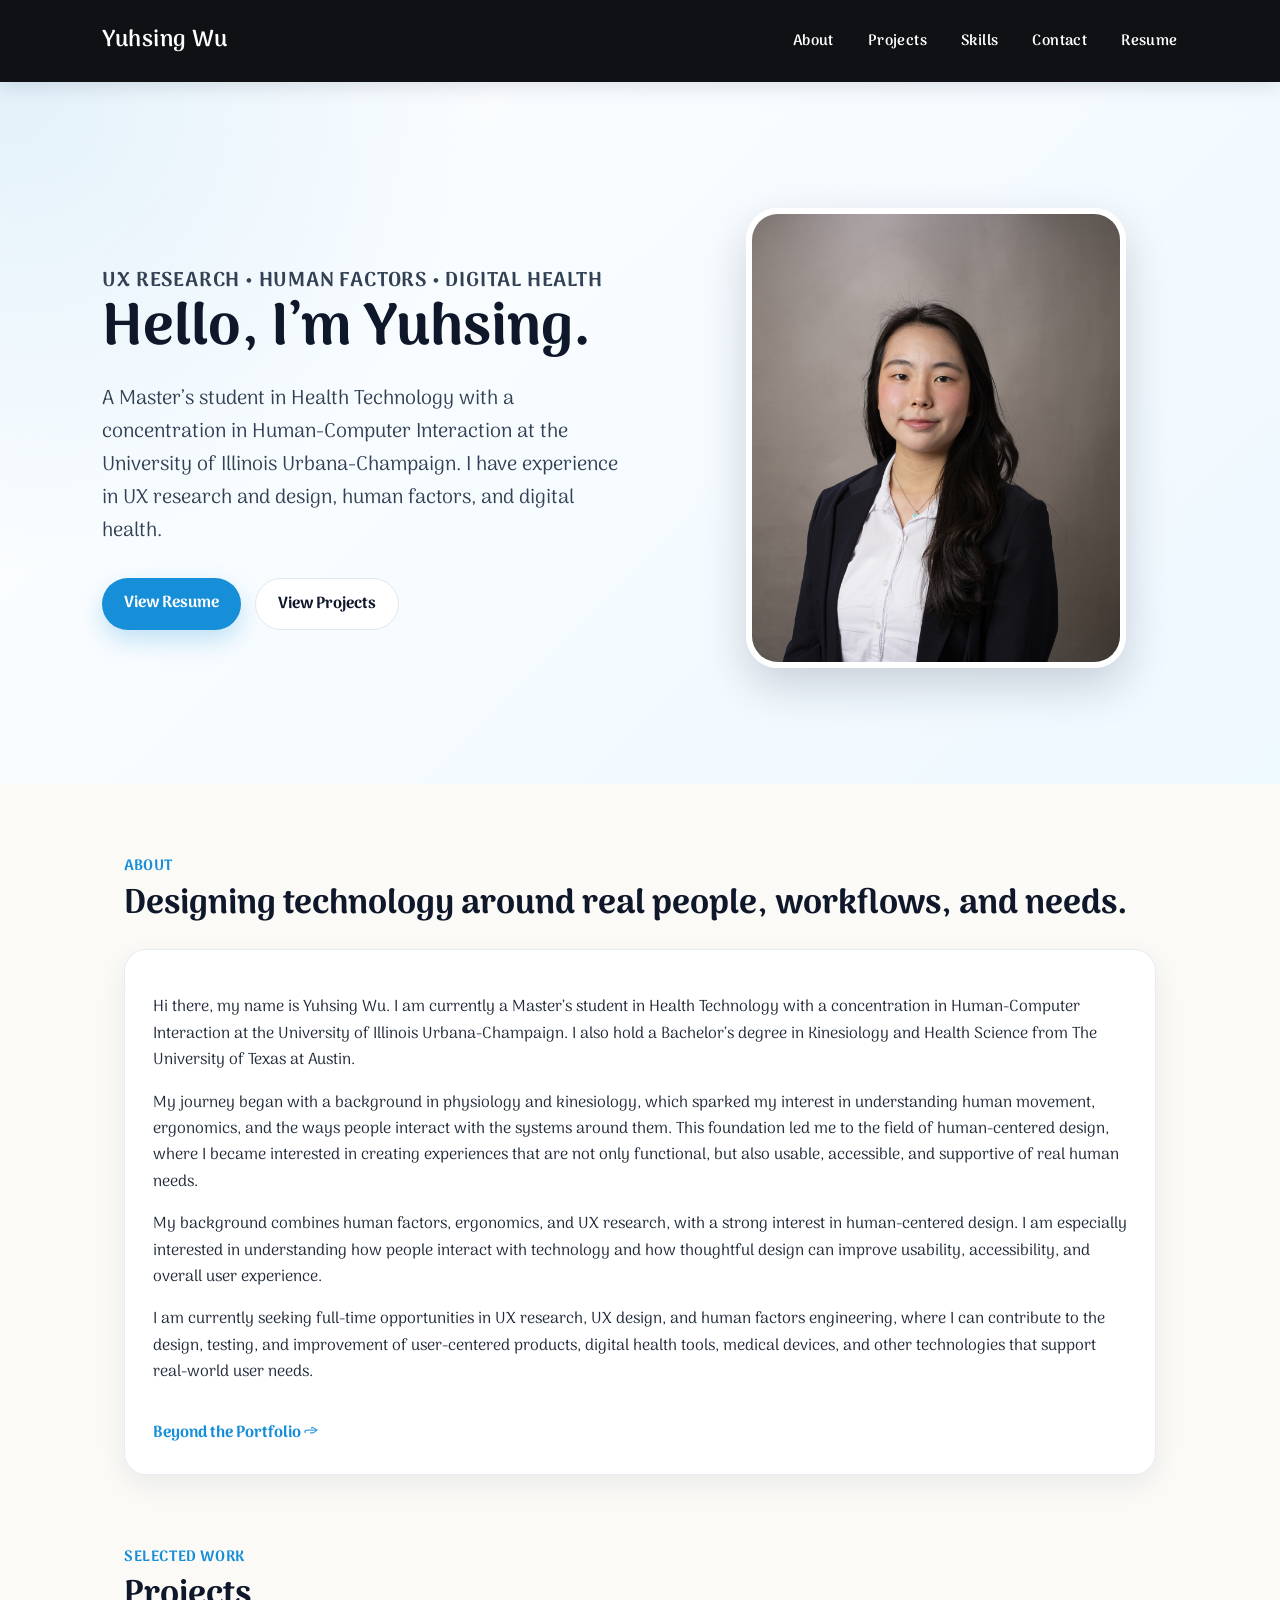
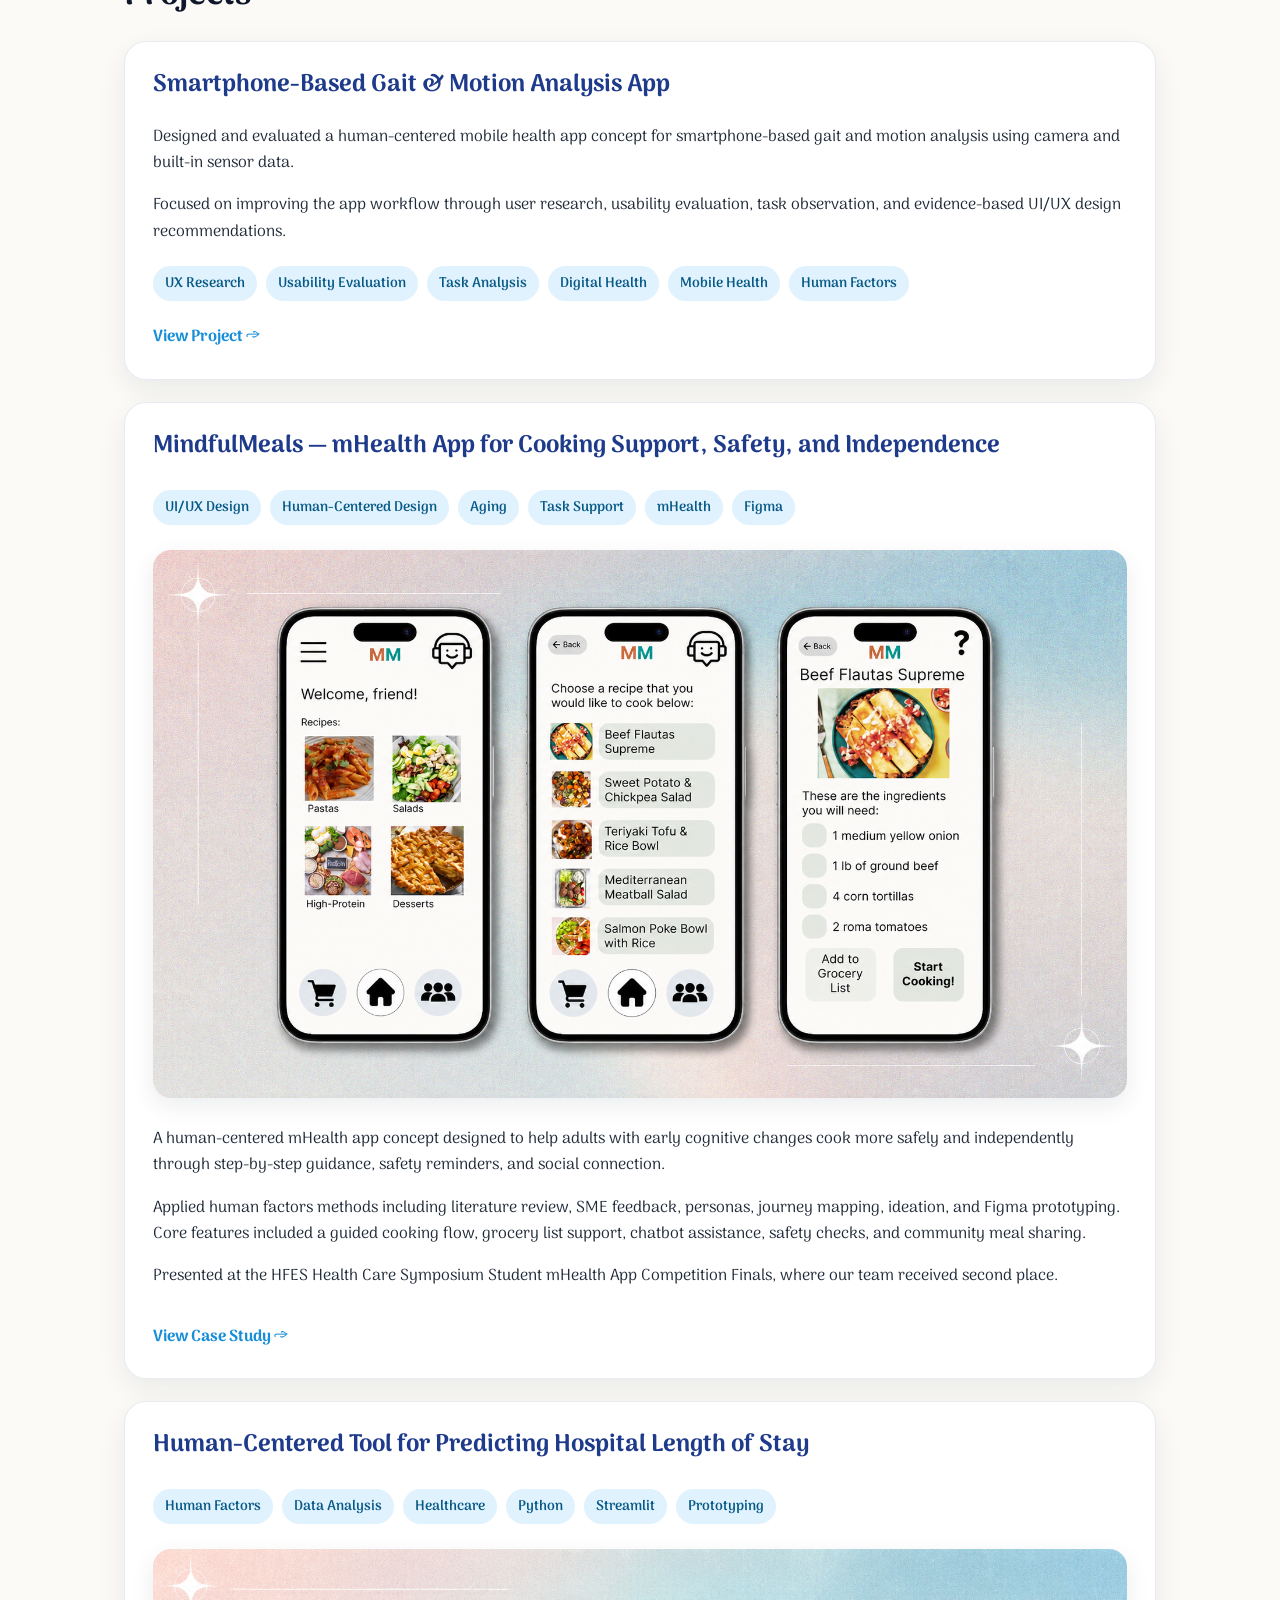
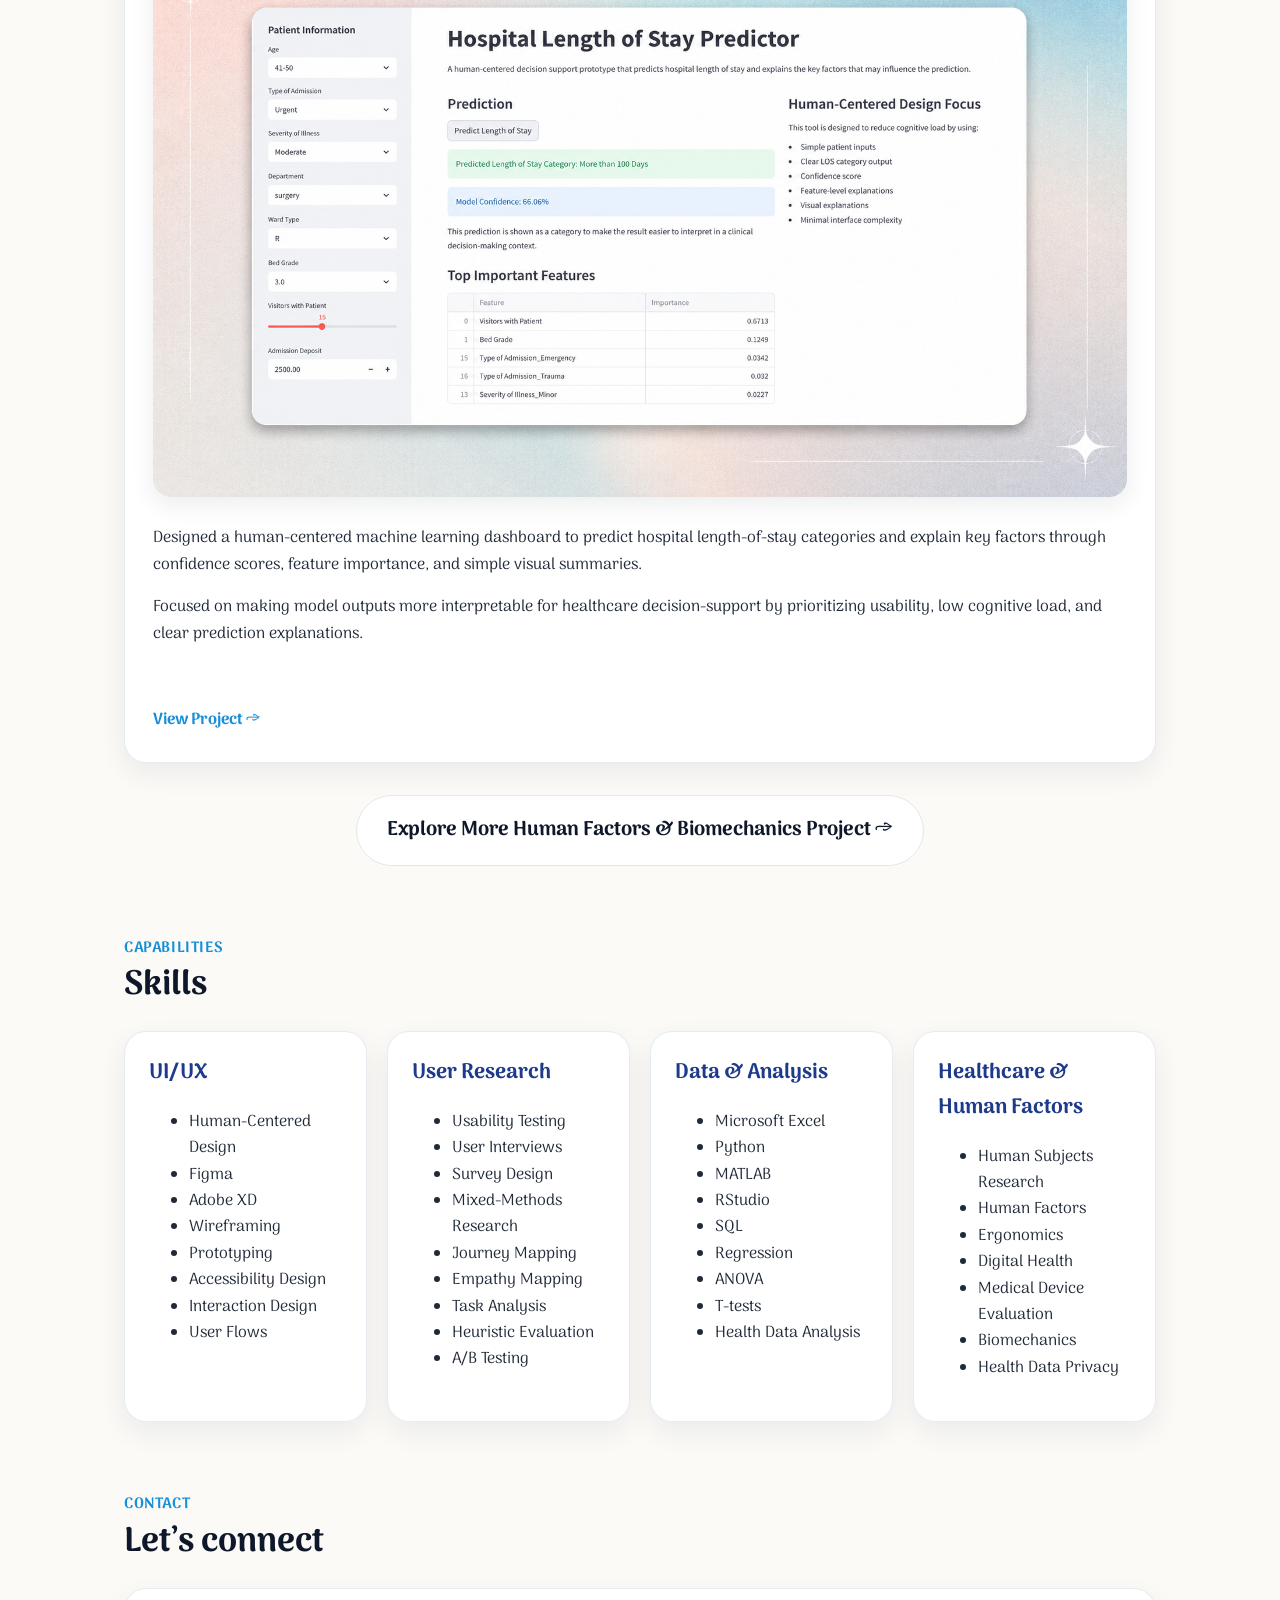
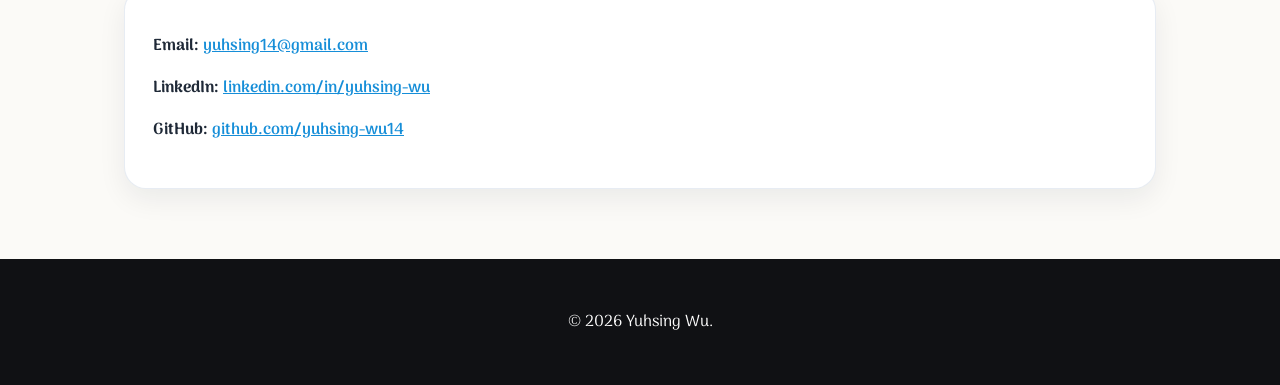
==== index.html @ b0a3775d "Update index.html" ====
<!DOCTYPE html>
<html lang="en">
<head>
  <meta charset="UTF-8" />
  <meta name="viewport" content="width=device-width, initial-scale=1.0" />

  <title>Yuhsing Wu | UX Research & Human Factors Portfolio</title>

  <link rel="preconnect" href="https://fonts.googleapis.com">
  <link rel="preconnect" href="https://fonts.gstatic.com" crossorigin>
  <link href="https://fonts.googleapis.com/css2?family=Arima:wght@300;400;500;600;700&display=swap" rel="stylesheet">

  <meta property="og:title" content="Yu-Hsing Wu Portfolio" />
  <meta property="og:description" content="Human Factors · UX Research · Digital Health" />
  <meta property="og:image" content="https://yuhsing-wu14.github.io/public portfolio thumbnail.png" />
  <meta property="og:url" content="https://yuhsing-wu14.github.io/" />
  <meta property="og:type" content="website" />

  <link rel="stylesheet" href="style.css">
  
</head>

<body>
  <nav class="top-nav">
    <div class="nav-brand">Yuhsing Wu</div>

    <div class="nav-links">
      <a href="#about">About</a>
      <a href="#projects">Projects</a>
      <a href="#skills">Skills</a>
      <a href="#contact">Contact</a>
      <a href="resume.pdf" target="_blank">Resume</a>
    </div>
  </nav>

  <header class="hero">
    <div class="hero-text">
      <p class="eyebrow">UX Research • Human Factors • Digital Health</p>

      <h1>Hello, I’m Yuhsing.</h1>

      <p>
        A Master’s student in Health Technology with a concentration in
        Human-Computer Interaction at the University of Illinois Urbana-Champaign.
        I have experience in UX research and design, human factors, and digital
        health.
      </p>

      <div class="hero-buttons">
        <a class="button" href="resume.pdf" target="_blank">View Resume</a>
        <a class="button secondary" href="#projects">View Projects</a>
      </div>
    </div>

    <div class="hero-image">
      <img src="profile.JPG" alt="Photo of Yuhsing Wu" class="profile-photo" />
    </div>
  </header>

  <section id="about">
    <p class="section-label">About</p>
    <h2>Designing technology around real people, workflows, and needs.</h2>

    <div class="card">
      <p>
        Hi there, my name is Yuhsing Wu. I am currently a Master’s student in Health
        Technology with a concentration in Human-Computer Interaction at the University
        of Illinois Urbana-Champaign. I also hold a Bachelor’s degree in Kinesiology and 
        Health Science from The University of Texas at Austin.
      </p>

      <p>
        My journey began with a background in physiology and kinesiology, which sparked
        my interest in understanding human movement, ergonomics, and the ways people
        interact with the systems around them. This foundation led me to the field of
        human-centered design, where I became interested in creating experiences that
        are not only functional, but also usable, accessible, and supportive of real
        human needs.
      </p>

      <p>
        My background combines human factors, ergonomics, and UX research, with a strong
        interest in human-centered design. I am especially interested in understanding
        how people interact with technology and how thoughtful design can improve
        usability, accessibility, and overall user experience.
      </p>

      <p>
        I am currently seeking full-time opportunities in UX research, UX design, and
        human factors engineering, where I can contribute to the design, testing, and
        improvement of user-centered products, digital health tools, medical devices,
        and other technologies that support real-world user needs.
      </p>

      <a class="project-link" href="life-outside.html">Beyond the Portfolio →</a>
      
    </div>
  </section>

    <section id="projects">
      <p class="section-label">Selected Work</p>
      <h2>Projects</h2>
  
        <div class="card project-card">
          <h3>Smartphone-Based Gait & Motion Analysis App</h3>
    
      <p>
        Designed and evaluated a human-centered mobile health app concept for smartphone-based
        gait and motion analysis using camera and built-in sensor data.
      </p>
    
      <p>
        Focused on improving the app workflow through user research, usability evaluation,
        task observation, and evidence-based UI/UX design recommendations.
      </p>
    
    
      <span class="tag">UX Research</span>
      <span class="tag">Usability Evaluation</span>
      <span class="tag">Task Analysis</span>
      <span class="tag">Digital Health</span>
      <span class="tag">Mobile Health</span>
      <span class="tag">Human Factors</span>
    
      <br />
      <a href="gait-motion.html" class="project-link">View Project →</a>
    </div>

      <div class="card project-card">
        <h3>
          <a href="mindfulmeals.html">
            MindfulMeals — mHealth App for Cooking Support, Safety, and Independence
          </a>
        </h3>

        <div class="project-tags">
          <span class="tag">UI/UX Design</span>
          <span class="tag">Human-Centered Design</span>
          <span class="tag">Aging</span>
          <span class="tag">Task Support</span>
          <span class="tag">mHealth</span>
          <span class="tag">Figma</span>
        </div>

        <div class="project-preview-layout">
          <img
            class="project-home-image"
            src="MindfulMeals-homepic-wide-16x9.png"
            alt="Three MindfulMeals mobile app screens showing recipe browsing, recipe selection, and ingredient preparation"
          />
          
          <div class="project-preview-text">
            <p>
              A human-centered mHealth app concept designed to help adults with early cognitive
              changes cook more safely and independently through step-by-step guidance, safety
              reminders, and social connection.
            </p>
    
            <p>
              Applied human factors methods including literature review, SME feedback, personas,
              journey mapping, ideation, and Figma prototyping. Core features included a guided
              cooking flow, grocery list support, chatbot assistance, safety checks, and community
              meal sharing.
            </p>
    
            <p>
              Presented at the HFES Health Care Symposium Student mHealth App Competition Finals,
              where our team received second place.
            </p>
    
            
            <a class="project-link" href="mindfulmeals.html">
               View Case Study →
            </a>
          </div>
         </div> 
      </div>

      <div class="card project-card">
        <h3>
          <a href="hospital-los.html">
              Human-Centered Tool for Predicting Hospital Length of Stay
          </a>
        </h3>

        <div class="project-tags">
          <span class="tag">Human Factors</span>
          <span class="tag">Data Analysis</span>
          <span class="tag">Healthcare</span>
          <span class="tag">Python</span>
          <span class="tag">Streamlit</span>
          <span class="tag">Prototyping</span>
        </div>

        <div class="project-preview-layout">
          <img
            class="project-home-image"
            src="LOS-homepic.png"
            alt="Hospital length of stay predictor interface showing patient inputs, prediction output, confidence score, and feature importance table"
          />

            <div class="project-preview-text">
  
            <p>
              Designed a human-centered machine learning dashboard to predict hospital length-of-stay
              categories and explain key factors through confidence scores, feature importance, and
              simple visual summaries.
            </p>
    
            <p>
              Focused on making model outputs more interpretable for healthcare decision-support by
              prioritizing usability, low cognitive load, and clear prediction explanations.
            </p>
          
  
            <br />
            <a class="project-link" href="hospital-los.html">
              View Project →
            </a>
          </div>
        </div>
      </div>

     <div class="more-projects-button-wrap">
        <a class="button secondary hf-button" href="human-factors-work.html">
          Explore More Human Factors & Biomechanics Project →
        </a>
    </div>
  </section>

  <section id="skills">
  <p class="section-label">Capabilities</p>
  <h2>Skills</h2>

  <div class="skills-grid">
    <div class="skill-box">
      <h3>UI/UX</h3>
      <ul>
        <li>Human-Centered Design</li>
        <li>Figma</li>
        <li>Adobe XD</li>
        <li>Wireframing</li>
        <li>Prototyping</li>
        <li>Accessibility Design</li>
        <li>Interaction Design</li>
        <li>User Flows</li>
      </ul>
    </div>

    <div class="skill-box">
      <h3>User Research</h3>
      <ul>
        <li>Usability Testing</li>
        <li>User Interviews</li>
        <li>Survey Design</li>
        <li>Mixed-Methods Research</li>
        <li>Journey Mapping</li>
        <li>Empathy Mapping</li>
        <li>Task Analysis</li>
        <li>Heuristic Evaluation</li>
        <li>A/B Testing</li>
      </ul>
    </div>

    <div class="skill-box">
      <h3>Data & Analysis</h3>
      <ul>
        <li>Microsoft Excel</li>
        <li>Python</li>
        <li>MATLAB</li>
        <li>RStudio</li>
        <li>SQL</li>
        <li>Regression</li>
        <li>ANOVA</li>
        <li>T-tests</li>
        <li>Health Data Analysis</li>
      </ul>
    </div>

    <div class="skill-box">
      <h3>Healthcare & Human Factors</h3>
      <ul>
        <li>Human Subjects Research</li>
        <li>Human Factors</li>
        <li>Ergonomics</li>
        <li>Digital Health</li>
        <li>Medical Device Evaluation</li>
        <li>Biomechanics</li>
        <li>Health Data Privacy</li>
      </ul>
    </div>
  </div>
</section>
  <section id="contact">
    <p class="section-label">Contact</p>
    <h2>Let’s connect</h2>

    <div class="card contact-card">
      <p>
        <strong>Email:</strong>
        <a href="mailto:yuhsing14@gmail.com">yuhsing14@gmail.com</a>
      </p>

      <p>
        <strong>LinkedIn:</strong>
        <a href="https://www.linkedin.com/in/yuhsing-wu/" target="_blank">linkedin.com/in/yuhsing-wu</a>
      </p>

      <p>
        <strong>GitHub:</strong>
        <a href="https://github.com/yuhsing-wu14" target="_blank">github.com/yuhsing-wu14</a>
      </p>
    </div>
  </section>

  <footer>
    <p>© 2026 Yuhsing Wu.</p>
  </footer>
</body>
</html>
---- style.css ----
:root {
  --dark: #0f172a;
  --text: #1f2937;
  --muted: #64748b;
  --blue: #168ed8;
  --light-blue: #e0f2fe;
  --cream: #fbfaf7;
  --card: #ffffff;
  --border: #e5e7eb;
}

* {
  box-sizing: border-box;
}

html {
  scroll-behavior: smooth;
}

body {
  margin: 0;
  font-family: "Arima", system-ui, sans-serif;
  line-height: 1.65;
  color: var(--text);
  background-color: var(--cream);
}

.top-nav {
  background-color: #101114;
  padding: 22px 8%;
  display: flex;
  justify-content: space-between;
  align-items: center;
  position: sticky;
  top: 0;
  z-index: 20;
  box-shadow: 0 4px 20px rgba(15, 23, 42, 0.12);
}

.nav-brand {
  color: white;
  font-size: 23px;
  font-weight: 600;
  letter-spacing: 0.5px;
}

.nav-links a {
  margin-left: 30px;
  text-decoration: none;
  color: white;
  font-weight: 600;
  font-size: 15px;
  letter-spacing: 0.4px;
  transition: color 0.2s ease;
}

.nav-links a:hover {
  color: var(--blue);
}

.hero {
  min-height: 78vh;
  padding: 85px 8% 75px;
  display: grid;
  grid-template-columns: 1.05fr 0.95fr;
  gap: 60px;
  align-items: center;
  background:
    radial-gradient(circle at top left, rgba(22, 142, 216, 0.12), transparent 34%),
    linear-gradient(135deg, #ffffff 0%, #f5fbff 55%, #eef8ff 100%);
}

.hero-text {
  text-align: left;
}

.eyebrow {
  color: var(--blue);
  font-size: 16px;
  font-weight: 700;
  letter-spacing: 0.8px;
  text-transform: uppercase;
  margin-bottom: 14px;
}

.hero h1 {
  font-size: 58px;
  line-height: 1.08;
  margin: 0 0 22px;
  color: var(--dark);
  font-weight: 700;
}

.hero p {
  font-size: 20px;
  max-width: 700px;
  color: #334155;
  margin-bottom: 0;
}

.hero-buttons {
  margin-top: 30px;
  display: flex;
  gap: 14px;
  flex-wrap: wrap;
}

.button {
  display: inline-block;
  padding: 12px 22px;
  background-color: var(--blue);
  color: white;
  text-decoration: none;
  border-radius: 999px;
  font-weight: 700;
  box-shadow: 0 10px 24px rgba(22, 142, 216, 0.25);
  transition: transform 0.2s ease, box-shadow 0.2s ease, background-color 0.2s ease;
}

.button:hover {
  background-color: #0f7fc5;
  transform: translateY(-2px);
  box-shadow: 0 14px 30px rgba(22, 142, 216, 0.32);
}

.button.secondary {
  background-color: white;
  color: var(--dark);
  border: 1px solid var(--border);
  box-shadow: none;
}

.button.secondary:hover {
  background-color: #f8fafc;
  box-shadow: 0 10px 24px rgba(15, 23, 42, 0.08);
}

.hero-image {
  position: relative;
  display: flex;
  justify-content: center;
}

.profile-photo {
  position: relative;
  z-index: 1;
  width: 100%;
  max-width: 380px;
  height: 460px;
  object-fit: cover;
  object-position: center top;
  display: block;
  border-radius: 32px;
  box-shadow: 0 18px 45px rgba(15, 23, 42, 0.18);
  border: 6px solid white;
}

section {
  max-width: 1080px;
  margin: 70px auto;
  padding: 0 24px;
  scroll-margin-top: 110px;
}

.section-label {
  color: var(--blue);
  font-weight: 700;
  letter-spacing: 0.6px;
  text-transform: uppercase;
  font-size: 15px;
  margin-bottom: 6px;
}

h2 {
  color: var(--dark);
  font-size: 34px;
  line-height: 1.2;
  margin: 0 0 24px;
}

.card {
  background: var(--card);
  padding: 28px;
  margin: 22px 0;
  border-radius: 22px;
  box-shadow: 0 10px 28px rgba(15, 23, 42, 0.07);
  border: 1px solid rgba(226, 232, 240, 0.8);
}

.card h3 {
  margin-top: 0;
  color: #1e3a8a;
  font-size: 24px;
  line-height: 1.25;
}

.card h3 a {
  color: #1e3a8a;
  text-decoration: none;
}

.card h3 a:hover {
  color: var(--blue);
}

.project-card {
  overflow: hidden;
  transition: transform 0.2s ease, box-shadow 0.2s ease;
}

.project-card:hover {
  transform: translateY(-4px);
  box-shadow: 0 16px 36px rgba(15, 23, 42, 0.11);
}

/* Homepage project tags */
.project-tags {
  margin: 1rem 0 1.25rem;
}

.tag {
  display: inline-block;
  background-color: var(--light-blue);
  color: #075985;
  padding: 6px 12px;
  border-radius: 999px;
  font-size: 14px;
  font-weight: 600;
  margin: 5px 5px 5px 0;
}

/* Homepage project image */
.project-home-image {
  width: 100%;
  max-width: 100%;
  height: auto;
  display: block;
  margin: 0.75rem 0 1.75rem;
  border-radius: 18px;
  object-fit: cover;
  object-position: center;
  box-shadow: 0 8px 24px rgba(15, 23, 42, 0.08);
}

.project-link {
  display: inline-block;
  margin-top: 18px;
  font-weight: 700;
  text-decoration: none;
  color: var(--blue);
}

.project-link:hover {
  text-decoration: underline;
}

.projects-grid {
  display: grid;
  grid-template-columns: 1fr;
  gap: 22px;
}

.skills-grid {
  display: grid;
  grid-template-columns: repeat(auto-fit, minmax(230px, 1fr));
  gap: 20px;
}

.skill-box {
  background: white;
  padding: 24px;
  border-radius: 22px;
  box-shadow: 0 10px 28px rgba(15, 23, 42, 0.07);
  border: 1px solid rgba(226, 232, 240, 0.8);
}

.skill-box h3 {
  margin-top: 0;
  margin-bottom: 18px;
  color: #1e3a8a;
  font-size: 21px;
}

.contact-card a {
  font-weight: 600;
}

footer {
  text-align: center;
  padding: 34px 20px;
  background-color: #101114;
  color: white;
  margin-top: 70px;
}

a {
  color: var(--blue);
}

/* Button wrapper for additional human factors work */
.more-projects-button-wrap {
  text-align: center;
  margin-top: 32px;
}

/* Additional Human Factors Work Page */

.page-hero {
  max-width: 1080px;
  margin: 70px auto 40px;
  padding: 0 24px;
}

.page-hero h1 {
  font-size: 44px;
  line-height: 1.12;
  margin: 0 0 18px;
  color: var(--dark);
}

.hero-description {
  max-width: 820px;
  font-size: 19px;
  color: #334155;
  margin: 0;
}

.hf-button {
  font-size: 20px;
  padding: 18px 30px;
  min-width: 340px;
  text-align: center;
}

.hf-projects-section {
  max-width: 1080px;
  margin: 40px auto 90px;
  padding: 0 24px;
  display: flex;
  flex-direction: column;
  gap: 34px;
}

.hf-project-card {
  background: var(--card);
  padding: 34px;
  border-radius: 24px;
  box-shadow: 0 10px 28px rgba(15, 23, 42, 0.07);
  border: 1px solid rgba(226, 232, 240, 0.8);
}

.project-header {
  display: flex;
  justify-content: space-between;
  gap: 24px;
  align-items: flex-start;
  margin-bottom: 20px;
}

.project-label {
  color: var(--blue);
  font-weight: 700;
  letter-spacing: 0.6px;
  text-transform: uppercase;
  font-size: 14px;
  margin: 0 0 8px;
}

.project-header h2 {
  font-size: 32px;
  margin: 0;
  color: var(--dark);
}

.project-timeline {
  color: var(--muted);
  font-weight: 600;
  white-space: nowrap;
  margin: 6px 0 0;
}

.project-meta {
  display: flex;
  flex-wrap: wrap;
  gap: 9px;
  margin: 18px 0 30px;
}

.project-meta span {
  display: inline-block;
  background-color: var(--light-blue);
  color: #075985;
  padding: 6px 12px;
  border-radius: 999px;
  font-size: 14px;
  font-weight: 600;
}

.project-content h3 {
  margin-top: 28px;
  margin-bottom: 10px;
  color: #1e3a8a;
  font-size: 22px;
}

.project-content p {
  color: var(--text);
  line-height: 1.72;
  margin: 0 0 18px;
}

mark {
  background: #fff2a8;
  color: inherit;
  padding: 0 4px;
  border-radius: 4px;
}

.text-link {
  display: inline-block;
  margin-top: 14px;
  font-weight: 700;
  text-decoration: none;
  color: var(--blue);
}

.text-link:hover {
  text-decoration: underline;
}

.back-link-wrap {
  max-width: 1080px;
  margin: 36px auto 0;
  padding: 0 24px;
}

/* ===== Hospital LOS Gallery ===== */

#los-gallery {
  width: 100%;
  max-width: 100%;
  margin: 30px 0 42px;
}

#los-gallery figure {
  margin: 0;
}

/* Rough sketches side by side */
#los-gallery .los-rough-row {
  display: grid;
  grid-template-columns: repeat(2, minmax(0, 1fr));
  gap: 24px;
  width: 100%;
  margin: 28px 0 14px;
  align-items: start;
}

#los-gallery .los-rough-card {
  width: 100%;
}

#los-gallery .los-rough-card img {
  width: 100%;
  height: 320px;
  object-fit: contain;
  object-position: center;
  display: block;
  background: #ffffff;
  border: 1px solid var(--border);
  border-radius: 18px;
  padding: 12px;
}

/* Midpoint + Final prototypes controlled size */
#los-gallery .los-single-image {
  margin-top: 36px;
}

#los-gallery .los-single-image img {
  width: 100%;
  max-width: 100%;
  height: 430px;
  object-fit: contain;
  object-position: center;
  display: block;
  background: #ffffff;
  border: 1px solid var(--border);
  border-radius: 18px;
  padding: 12px;
}

/* Captions */
#los-gallery .los-gallery-caption,
#los-gallery figcaption {
  font-size: 0.95rem;
  line-height: 1.6;
  color: #475569;
  margin-top: 12px;
}

/* ================================
   Project Detail Page Styling
   Used for MindfulMeals / Gait / LOS pages
================================ */

.project-page {
  max-width: 1080px;
  margin: 0 auto;
  padding: 120px 24px 72px;
}

.back-link {
  display: inline-block;
  margin-bottom: 52px;
  color: #0077b6;
  font-size: 0.95rem;
  text-decoration: none;
}

.back-link:hover {
  text-decoration: underline;
}

.project-hero {
  margin-bottom: 64px;
}

.project-hero h1 {
  max-width: 900px;
  margin-bottom: 24px;
  color: #0f172a;
  font-size: clamp(2.1rem, 4vw, 3.4rem);
  line-height: 1.1;
  letter-spacing: 0.01em;
}

.project-summary {
  max-width: 900px;
  margin-bottom: 40px;
  color: #334155;
  font-size: 1.1rem;
  line-height: 1.8;
}

.project-meta-card {
  background: #f8fafc;
  border: 1px solid #e2e8f0;
  border-radius: 24px;
  padding: 32px;
  margin-top: 32px;
  box-shadow: 0 18px 45px rgba(15, 23, 42, 0.06);
}

.project-type {
  margin-bottom: 12px;
  color: #64748b;
  font-size: 0.78rem;
  font-weight: 700;
  letter-spacing: 0.12em;
  text-transform: uppercase;
}

.project-meta-card h2 {
  margin-bottom: 14px;
  color: #0f172a;
  font-size: clamp(1.6rem, 3vw, 2.4rem);
  line-height: 1.2;
}

.project-meta-card p {
  color: #475569;
  font-size: 1rem;
  line-height: 1.7;
}

.tag-list {
  display: flex;
  flex-wrap: wrap;
  gap: 10px;
  margin-top: 22px;
}

.tag-list span {
  display: inline-flex;
  align-items: center;
  padding: 8px 14px;
  background: #ffffff;
  border: 1px solid #dbeafe;
  border-radius: 999px;
  color: #1e40af;
  font-size: 0.86rem;
  font-weight: 600;
}

.project-section {
  margin-bottom: 56px;
}

.project-section h2 {
  margin-bottom: 18px;
  color: #0f172a;
  font-size: clamp(1.55rem, 3vw, 2.2rem);
  line-height: 1.25;
}

.project-section p {
  max-width: 900px;
  margin-bottom: 18px;
  color: #334155;
  font-size: 1.03rem;
  line-height: 1.85;
}

.project-section strong {
  color: #0f172a;
  font-weight: 700;
}

/* Mobile */
@media (max-width: 850px) {
  .top-nav {
    flex-direction: column;
    gap: 12px;
    padding: 18px 20px;
  }

  .nav-links {
    text-align: center;
  }

  .nav-links a {
    margin: 0 8px;
    font-size: 14px;
  }

  .hero {
    grid-template-columns: 1fr;
    text-align: center;
    padding: 60px 24px;
  }

  .hero-text {
    text-align: center;
  }

  .hero h1 {
    font-size: 42px;
  }

  .hero p {
    font-size: 18px;
    margin-left: auto;
    margin-right: auto;
  }

  .hero-buttons {
    justify-content: center;
  }

  .hero-image {
    position: relative;
    display: flex;
    justify-content: center;
  }

  .profile-photo {
    position: relative;
    z-index: 1;
  }

  section {
    margin: 55px auto;
  }

  .skill-box ul {
    margin: 0;
    padding-left: 22px;
  }

  .skill-box li {
    margin-bottom: 6px;
    line-height: 1.35;
  }

  .page-hero h1 {
    font-size: 36px;
  }

  .hero-description {
    font-size: 17px;
  }

  .project-header {
    flex-direction: column;
    gap: 8px;
  }

  .project-timeline {
    white-space: normal;
  }

  .hf-project-card {
    padding: 26px;
  }

  .project-header h2 {
    font-size: 28px;
  }

  #los-gallery .los-rough-row {
    grid-template-columns: 1fr;
  }

  #los-gallery .los-rough-card img,
  #los-gallery .los-single-image img {
    height: auto;
  }

  .project-page {
    padding: 96px 20px 56px;
  }

  .project-meta-card {
    padding: 24px;
  }

  .project-summary,
  .project-section p {
    font-size: 1rem;
  }

  .project-home-image {
    max-width: 100%;
    height: auto;
    max-height: 360px;
  }
}
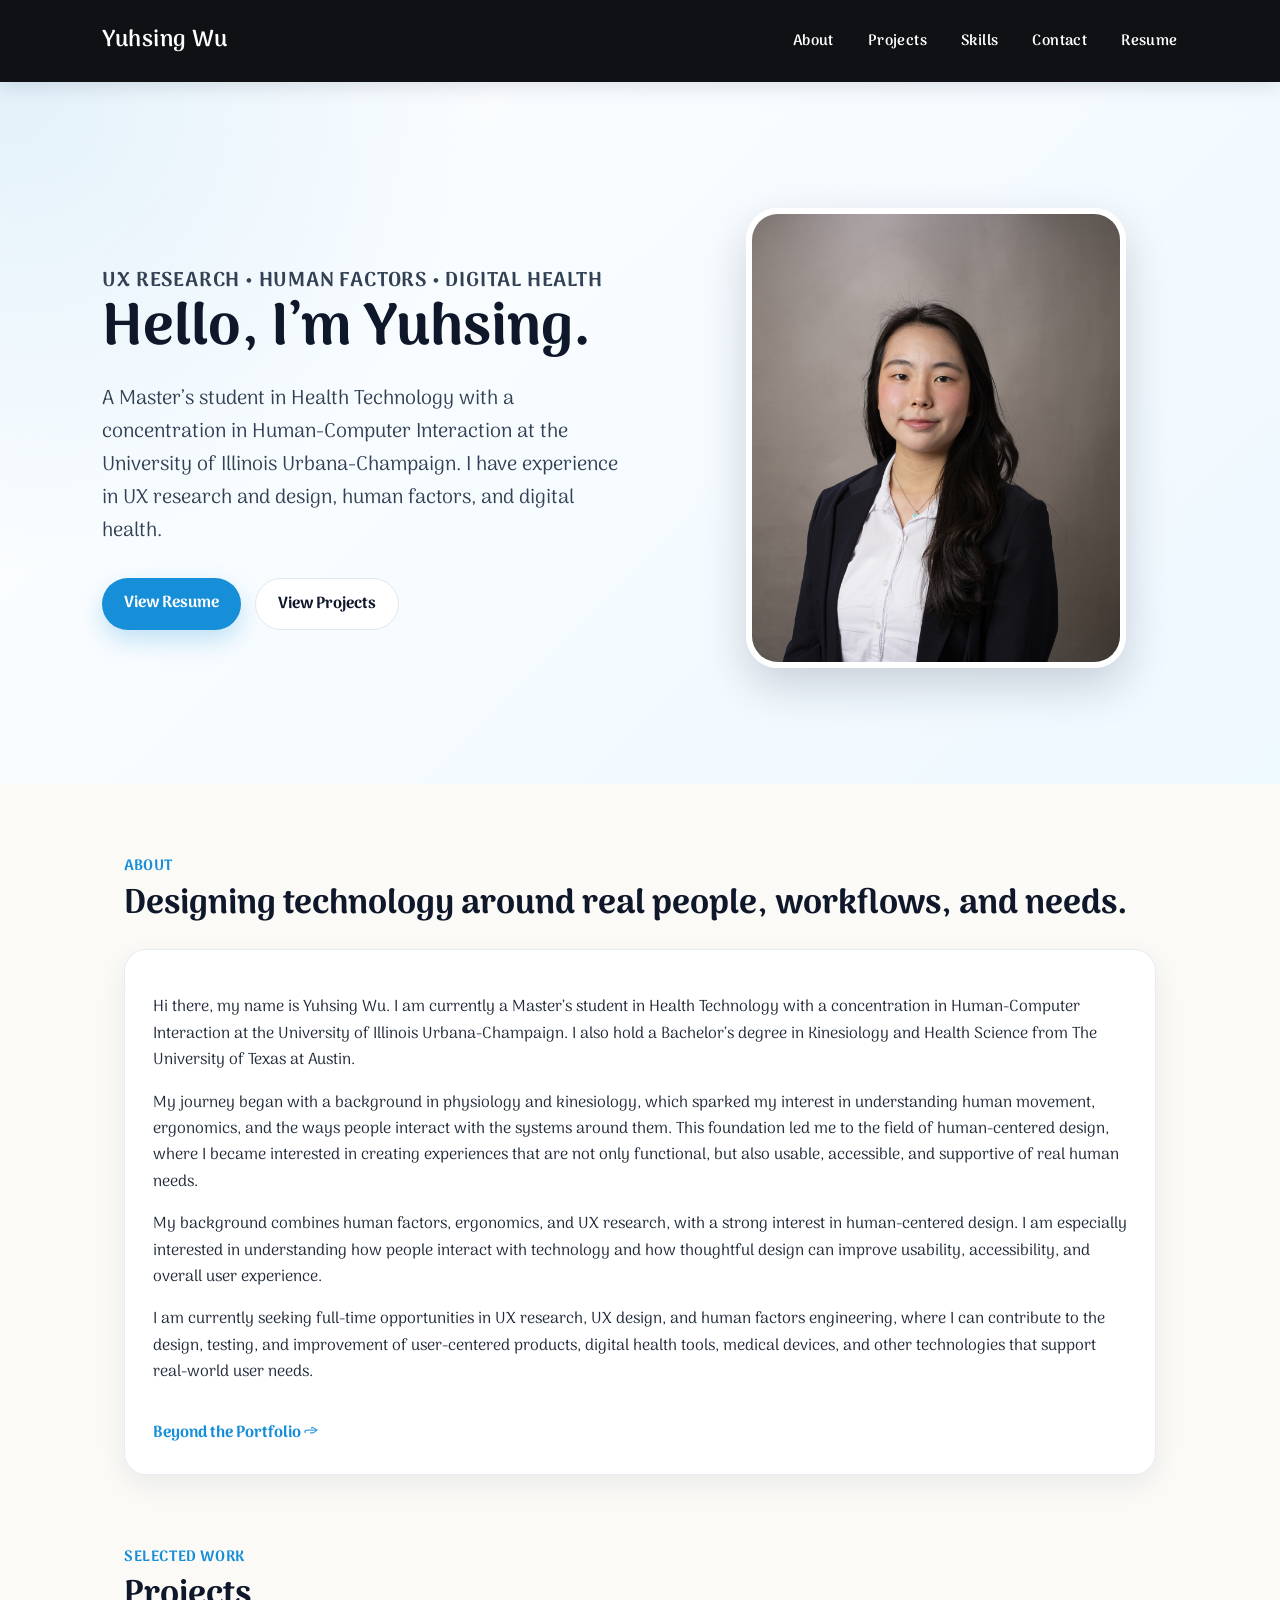
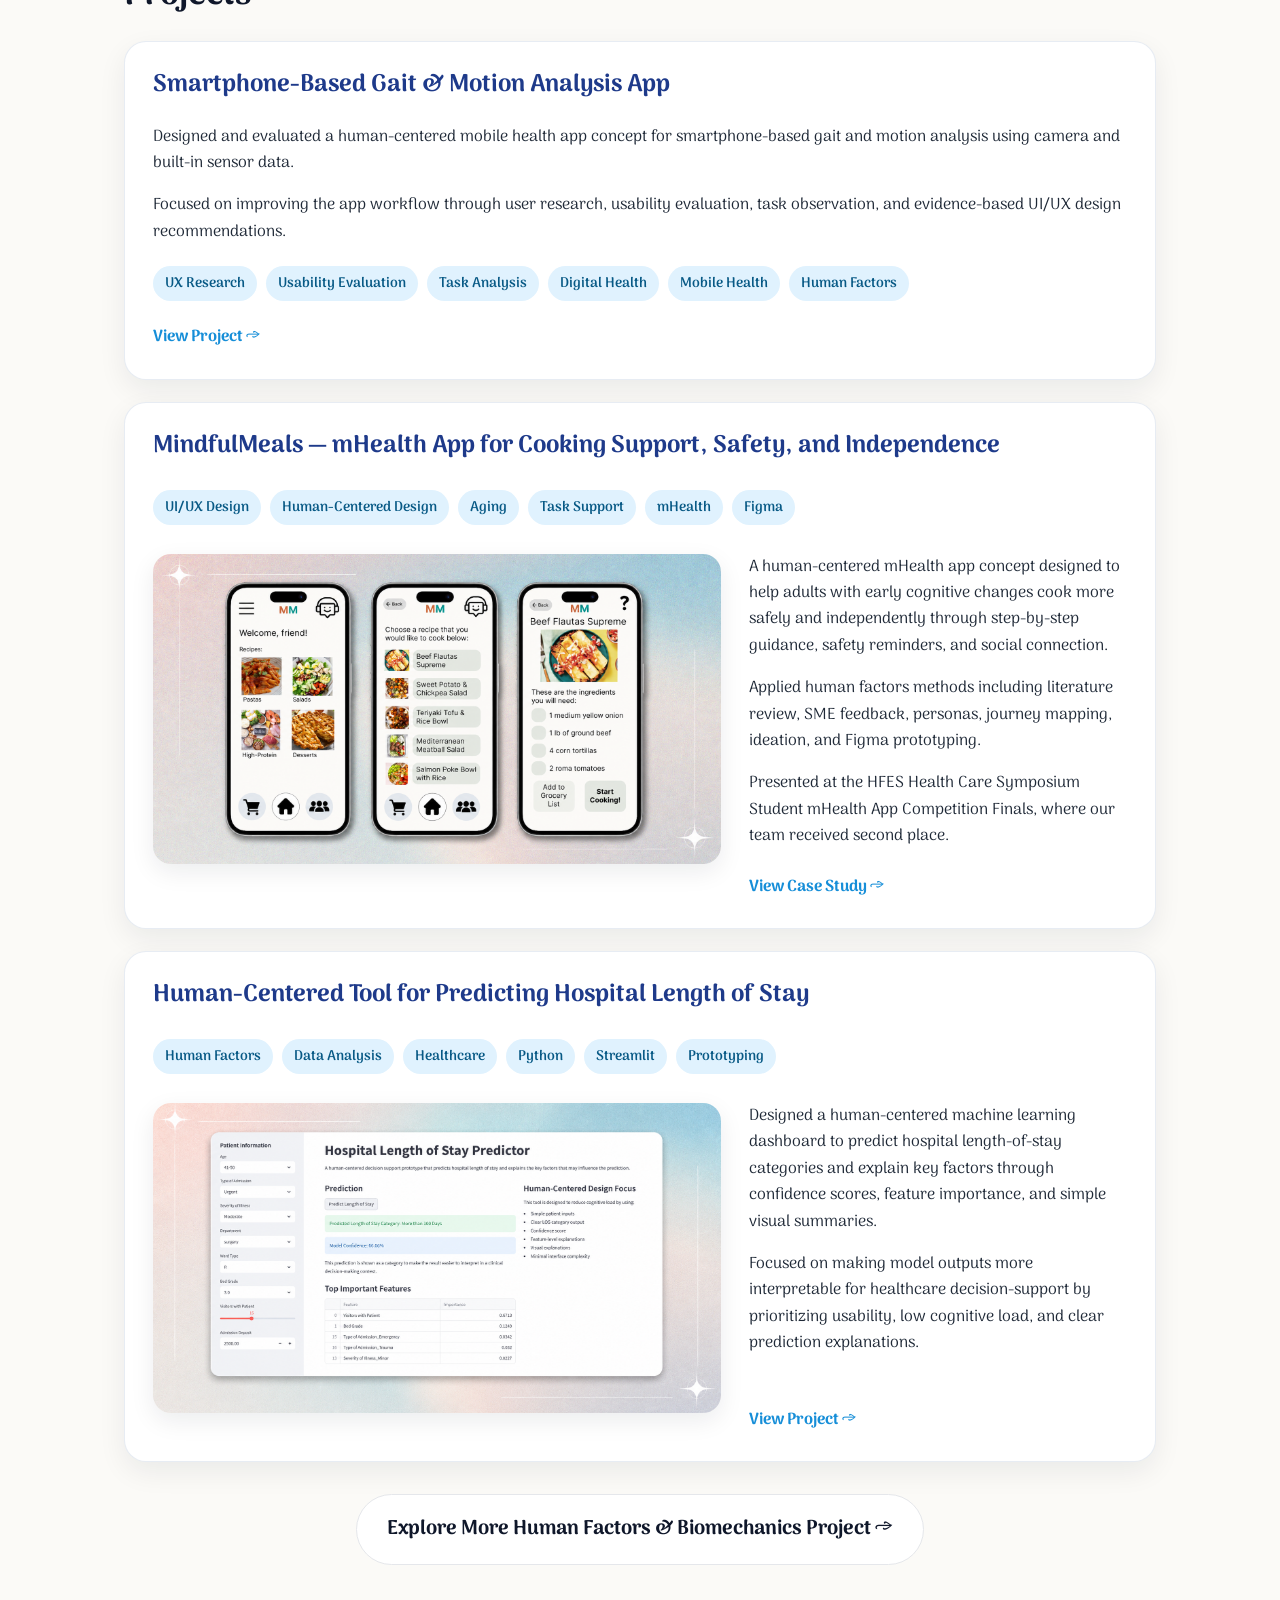
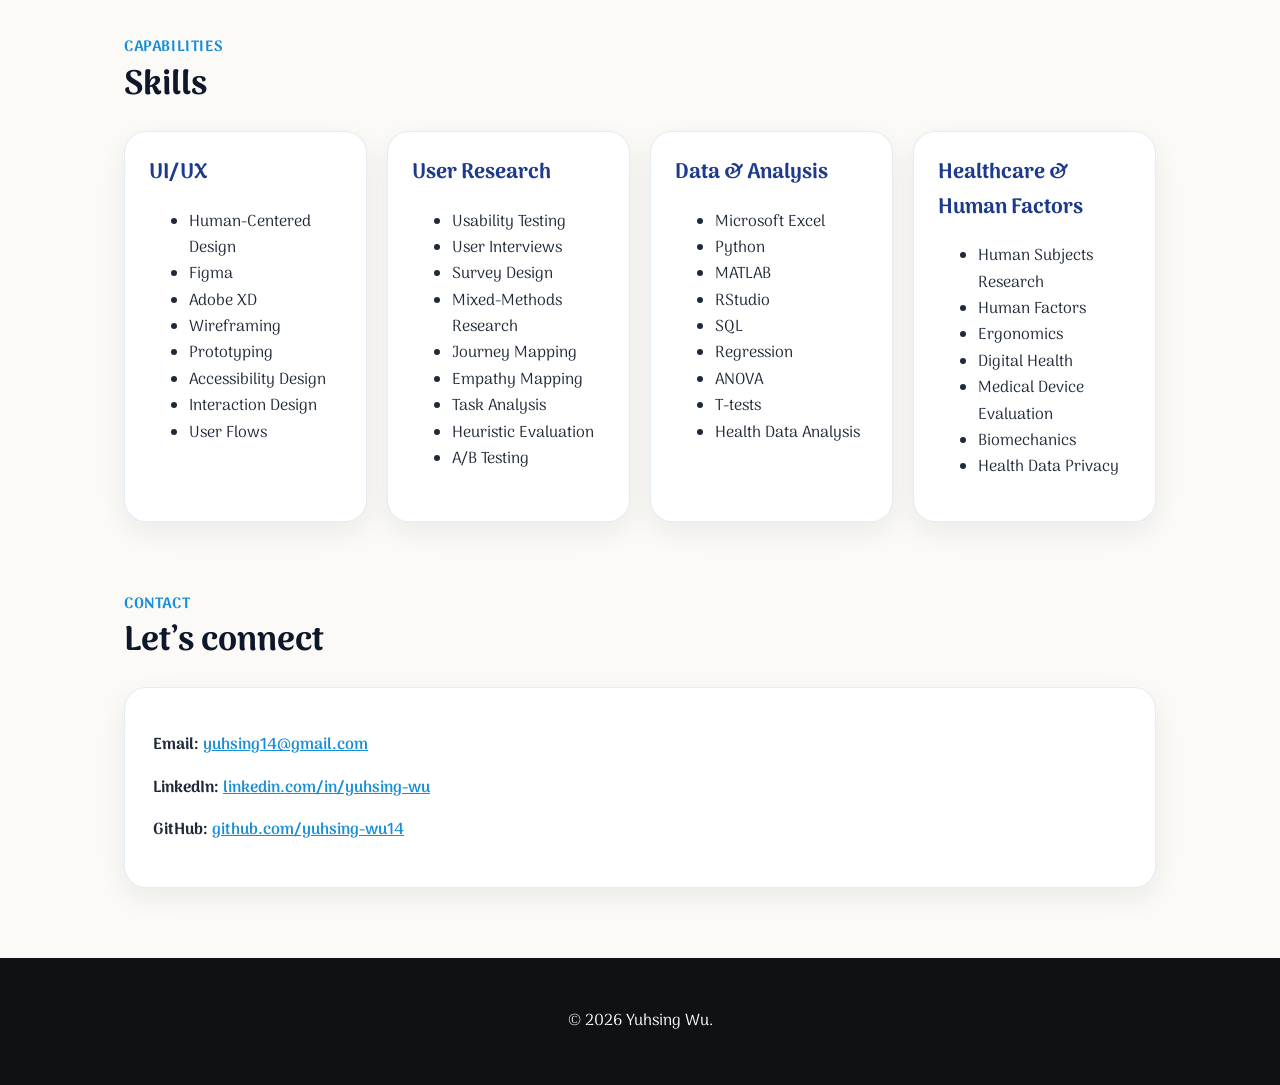
==== commit 80acaf4e: "Update index.html" ====
--- a/index.html
+++ b/index.html
@@ -158,9 +158,7 @@
     
             <p>
               Applied human factors methods including literature review, SME feedback, personas,
-              journey mapping, ideation, and Figma prototyping. Core features included a guided
-              cooking flow, grocery list support, chatbot assistance, safety checks, and community
-              meal sharing.
+              journey mapping, ideation, and Figma prototyping. 
             </p>
     
             <p>
--- a/style.css
+++ b/style.css
@@ -229,17 +229,54 @@
   margin: 5px 5px 5px 0;
 }
 
-/* Homepage project image */
+/* Homepage featured project layout */
+.featured-project-card {
+  padding: 28px;
+}
+
+.project-tags {
+  margin: 1rem 0 1.5rem;
+}
+
+.project-preview-layout {
+  display: grid;
+  grid-template-columns: 1.35fr 0.9fr;
+  gap: 28px;
+  align-items: start;
+}
+
 .project-home-image {
   width: 100%;
-  max-width: 100%;
-  height: auto;
+  height: 310px;
   display: block;
-  margin: 0.75rem 0 1.75rem;
   border-radius: 18px;
   object-fit: cover;
   object-position: center;
   box-shadow: 0 8px 24px rgba(15, 23, 42, 0.08);
+}
+
+.project-preview-text p:first-child {
+  margin-top: 0;
+}
+
+.project-preview-text p {
+  margin-bottom: 16px;
+}
+
+.project-preview-text .project-link {
+  margin-top: 8px;
+}
+
+/* Mobile: stack image above text */
+@media (max-width: 850px) {
+  .project-preview-layout {
+    grid-template-columns: 1fr;
+    gap: 20px;
+  }
+
+  .project-home-image {
+    height: auto;
+  }
 }
 
 .project-link {
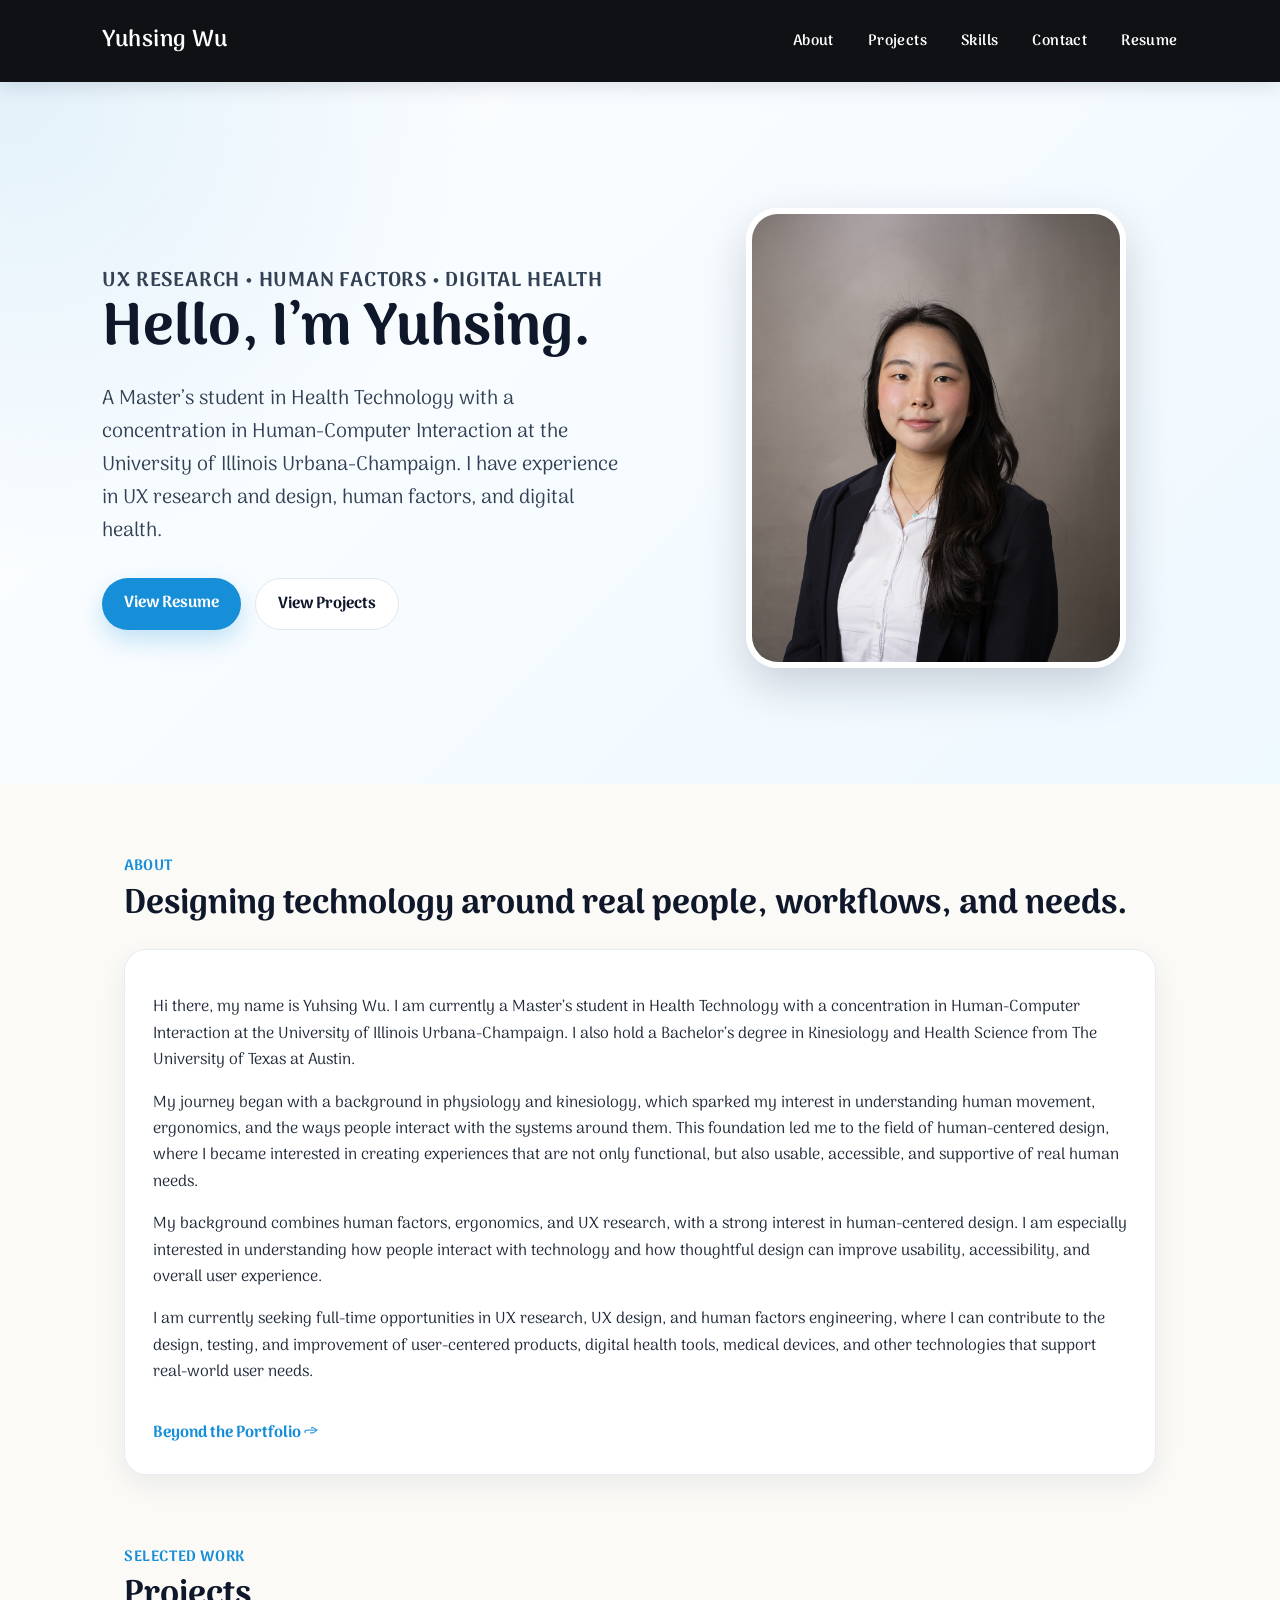
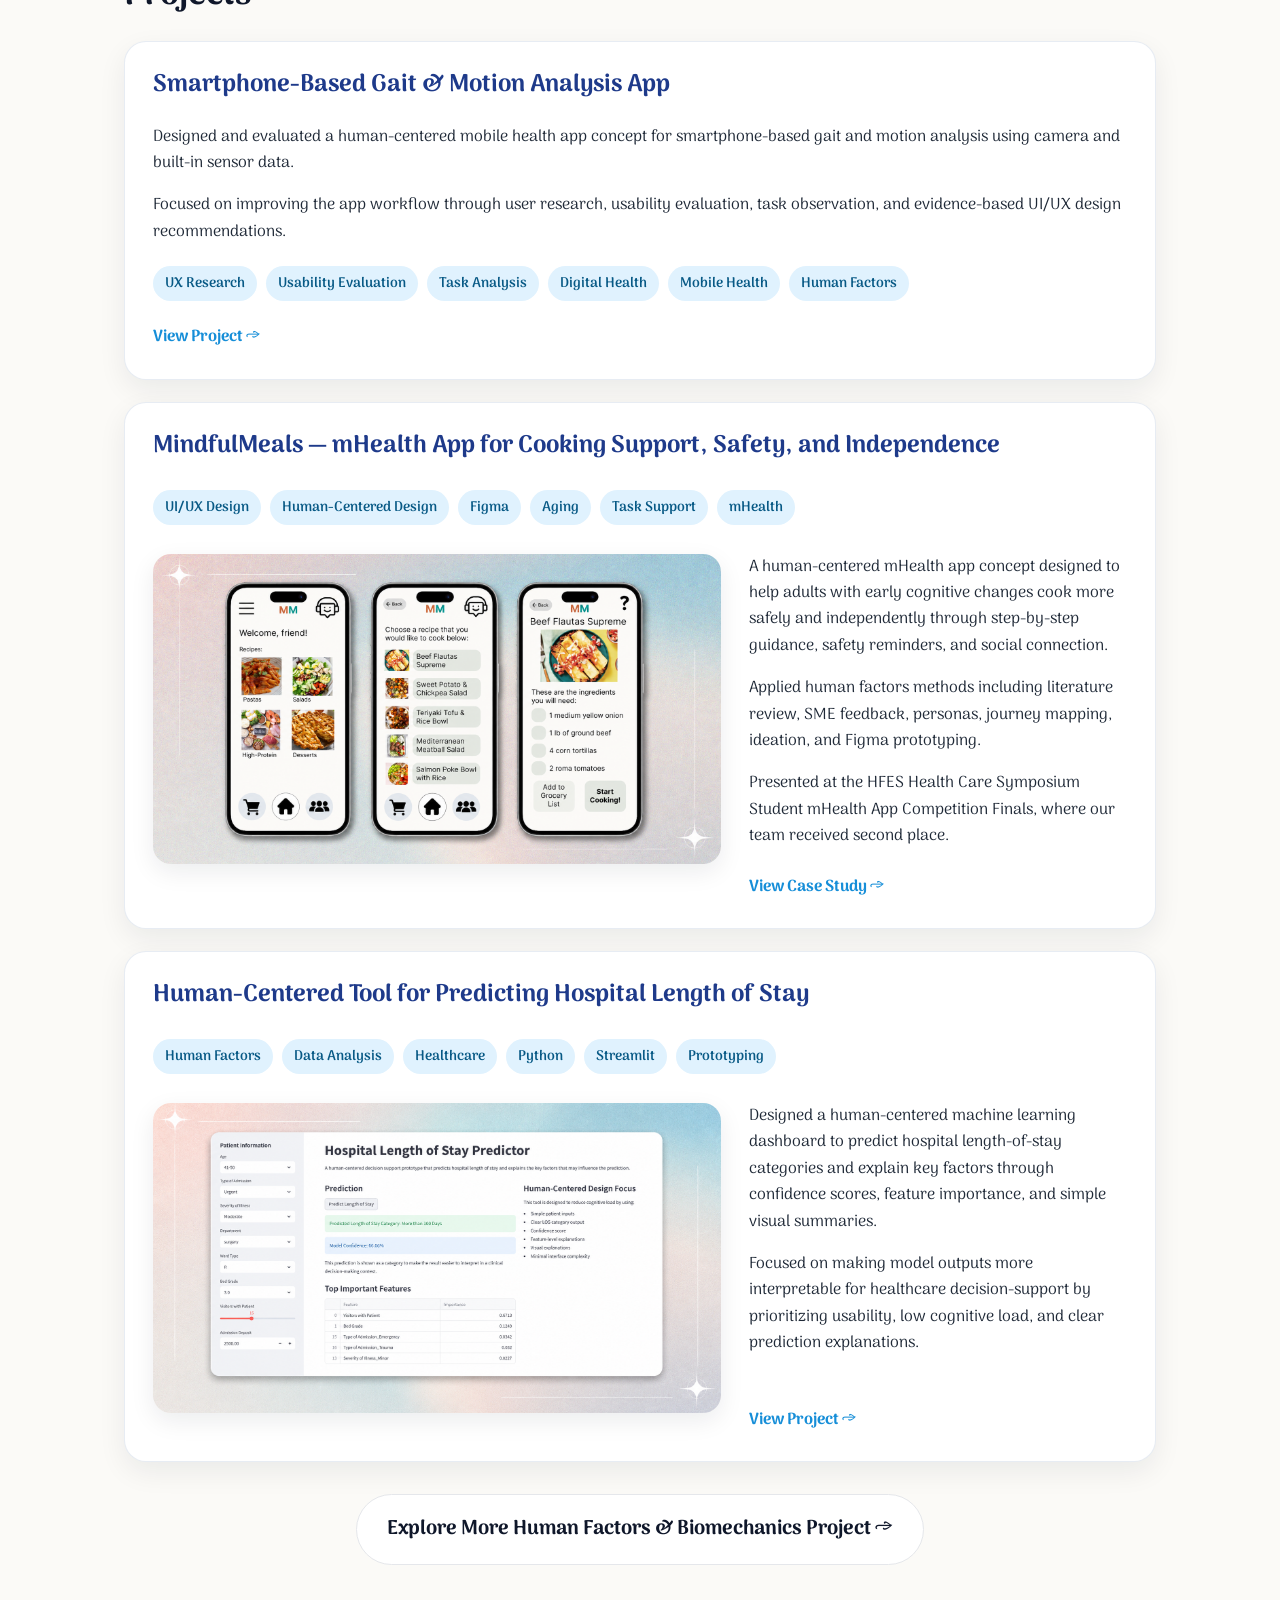
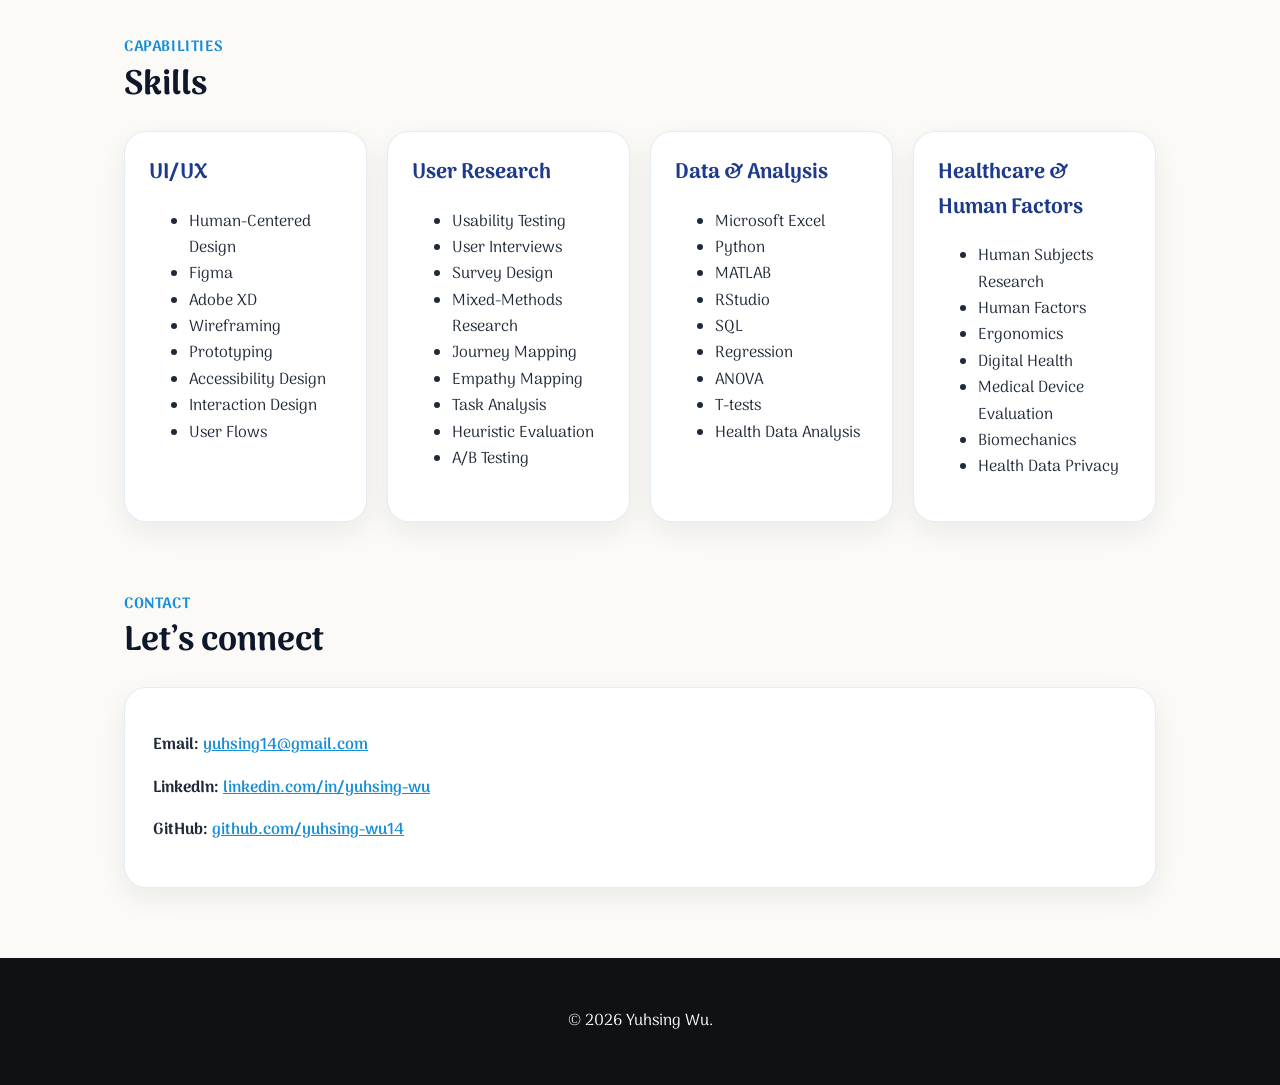
==== commit 26b9f54b: "Update index.html" ====
--- a/index.html
+++ b/index.html
@@ -29,7 +29,7 @@
       <a href="#projects">Projects</a>
       <a href="#skills">Skills</a>
       <a href="#contact">Contact</a>
-      <a href="resume.pdf" target="_blank">Resume</a>
+      <a href="UX_yuhsing.pdf" target="_blank">Resume</a>
     </div>
   </nav>
 
@@ -47,7 +47,7 @@
       </p>
 
       <div class="hero-buttons">
-        <a class="button" href="resume.pdf" target="_blank">View Resume</a>
+        <a class="button" href="UX_yuhsing.pdf" target="_blank">View Resume</a>
         <a class="button secondary" href="#projects">View Projects</a>
       </div>
     </div>
@@ -136,10 +136,10 @@
         <div class="project-tags">
           <span class="tag">UI/UX Design</span>
           <span class="tag">Human-Centered Design</span>
+          <span class="tag">Figma</span>
           <span class="tag">Aging</span>
           <span class="tag">Task Support</span>
           <span class="tag">mHealth</span>
-          <span class="tag">Figma</span>
         </div>
 
         <div class="project-preview-layout">
@@ -210,7 +210,6 @@
               prioritizing usability, low cognitive load, and clear prediction explanations.
             </p>
           
-  
             <br />
             <a class="project-link" href="hospital-los.html">
               View Project →
--- a/style.css
+++ b/style.css
@@ -773,3 +773,265 @@
     max-height: 360px;
   }
 }
+
+/* ===== LOS Results Gallery ===== */
+
+.los-results-gallery {
+  display: grid;
+  grid-template-columns: repeat(2, minmax(0, 1fr));
+  gap: 24px;
+  max-width: 760px;
+  margin: 28px auto 42px;
+}
+
+.los-result-card {
+  margin: 0;
+}
+
+.los-result-card img {
+  width: 100%;
+  max-height: 300px;
+  object-fit: contain;
+  object-position: center;
+  display: block;
+  background: #ffffff;
+  border: 1px solid var(--border);
+  border-radius: 16px;
+  padding: 10px;
+  box-shadow: 0 8px 22px rgba(15, 23, 42, 0.08);
+}
+
+.los-result-card figcaption {
+  margin-top: 10px;
+  font-size: 0.92rem;
+  line-height: 1.55;
+  color: #475569;
+}
+
+.los-result-wide {
+  grid-column: 1 / -1;
+  max-width: 560px;
+  margin: 0 auto;
+}
+
+.los-result-wide img {
+  max-height: 300px;
+}
+
+@media (max-width: 768px) {
+  .los-results-gallery {
+    grid-template-columns: 1fr;
+    max-width: 100%;
+  }
+
+  .los-result-card img,
+  .los-result-wide img {
+    max-height: none;
+  }
+
+  .los-result-wide {
+    max-width: 100%;
+  }
+}
+
+/* MindfulMeals image inside white project card */
+.hf-project-card .project-hero-image {
+  display: block;
+  width: 100% !important;
+  max-width: none !important;
+  margin: 10px 0 34px !important;
+  border-radius: 22px;
+  overflow: hidden;
+  box-shadow: 0 14px 32px rgba(80, 60, 40, 0.12);
+}
+
+.hf-project-card .project-hero-image img {
+  display: block;
+  width: 100% !important;
+  max-width: none !important;
+  height: auto !important;
+  border-radius: 22px;
+}
+
+@media (max-width: 768px) {
+  .project-hero-image {
+    width: 100%;
+    max-width: 100%;
+  }
+}
+
+/* ===== MindfulMeals Persona Gallery ===== */
+
+.persona-gallery {
+  display: grid;
+  grid-template-columns: 1fr;
+  gap: 42px;
+  margin: 28px 0 32px;
+}
+
+.persona-figure {
+  margin: 0;
+}
+
+.persona-figure img {
+  width: 76%;
+  margin: 0 auto;
+  display: block;
+  border-radius: 20px;
+  border: 1px solid var(--border);
+  box-shadow: 0 10px 28px rgba(15, 23, 42, 0.08);
+  background: #ffffff;
+}
+
+.persona-figure figcaption {
+  margin-top: 10px;
+  font-size: 0.95rem;
+  line-height: 1.5;
+  color: #475569;
+}
+
+/* ===== MindfulMeals Results Showcase ===== */
+
+.mindful-results-showcase {
+  display: flex;
+  flex-direction: column;
+  gap: 34px;
+  margin: 28px 0 42px;
+}
+
+.mindful-result-row {
+  display: grid;
+  grid-template-columns: 0.75fr 1.25fr;
+  gap: 34px;
+  align-items: center;
+  max-width: 820px;
+  width: 100%;
+  margin: 0 auto;
+  padding: 14px 28px;
+  background: #f1f8ff;
+  border: 1px solid rgba(226, 232, 240, 0.9);
+  border-radius: 24px;
+  box-shadow: 0 10px 28px rgba(15, 23, 42, 0.07);
+}
+
+.mindful-result-phone {
+  display: flex;
+  justify-content: center;
+  align-items: center;
+}
+
+.mindful-result-phone img {
+  width: 58%;
+  max-width: 175px;
+  height: auto;
+  display: block;
+}
+
+.mindful-result-text h4 {
+  margin: 0 0 10px;
+  color: #0f172a;
+  font-size: 25px;
+  line-height: 1.25;
+}
+
+.mindful-result-text p {
+  margin: 0;
+  color: var(--text);
+  line-height: 1.65;
+}
+
+@media (max-width: 768px) {
+  .mindful-result-row {
+    grid-template-columns: 1fr;
+    gap: 20px;
+    padding: 22px;
+  }
+
+  .mindful-result-phone img {
+    width: 62%;
+    max-width: 230px;
+  }
+}
+
+/* ===== MindfulMeals Comparison Table ===== */
+
+.comparison-table-wrap {
+  max-width: 760px;
+  width: 86%;
+  margin: 34px auto 46px;
+  padding: 24px;
+  background: #f1f8ff;
+  border: 1px solid rgba(226, 232, 240, 0.9);
+  border-radius: 24px;
+  box-shadow: 0 10px 28px rgba(15, 23, 42, 0.07);
+}
+
+.comparison-table-wrap h4 {
+  margin: 0 0 20px;
+  color: #0f172a;
+  font-size: 25px;
+  line-height: 1.25;
+}
+
+.comparison-table-scroll {
+  width: 100%;
+  overflow-x: auto;
+}
+
+.comparison-table {
+  width: 100%;
+  border-collapse: collapse;
+  background: #ffffff;
+  border-radius: 18px;
+  overflow: hidden;
+  font-size: 0.95rem;
+}
+
+.comparison-table th,
+.comparison-table td {
+  padding: 11px 12px;
+  border: 1px solid #dbeafe;
+  text-align: center;
+  vertical-align: middle;
+}
+
+.comparison-table th {
+  background: #e0f2fe;
+  color: #075985;
+  font-weight: 700;
+}
+
+.comparison-table td:first-child,
+.comparison-table th:first-child {
+  text-align: left;
+  font-weight: 700;
+  color: #0f172a;
+}
+
+.check {
+  color: #4f9f45;
+  font-size: 1.35rem;
+  font-weight: 800;
+}
+
+.xmark {
+  color: #dc2626;
+  font-size: 1.35rem;
+  font-weight: 800;
+}
+
+.comparison-table td:last-child,
+.comparison-table th:last-child {
+  background: #f0f9ff;
+  font-weight: 700;
+}
+
+@media (max-width: 768px) {
+  .comparison-table-wrap {
+    padding: 20px;
+  }
+
+  .comparison-table {
+    min-width: 760px;
+  }
+}
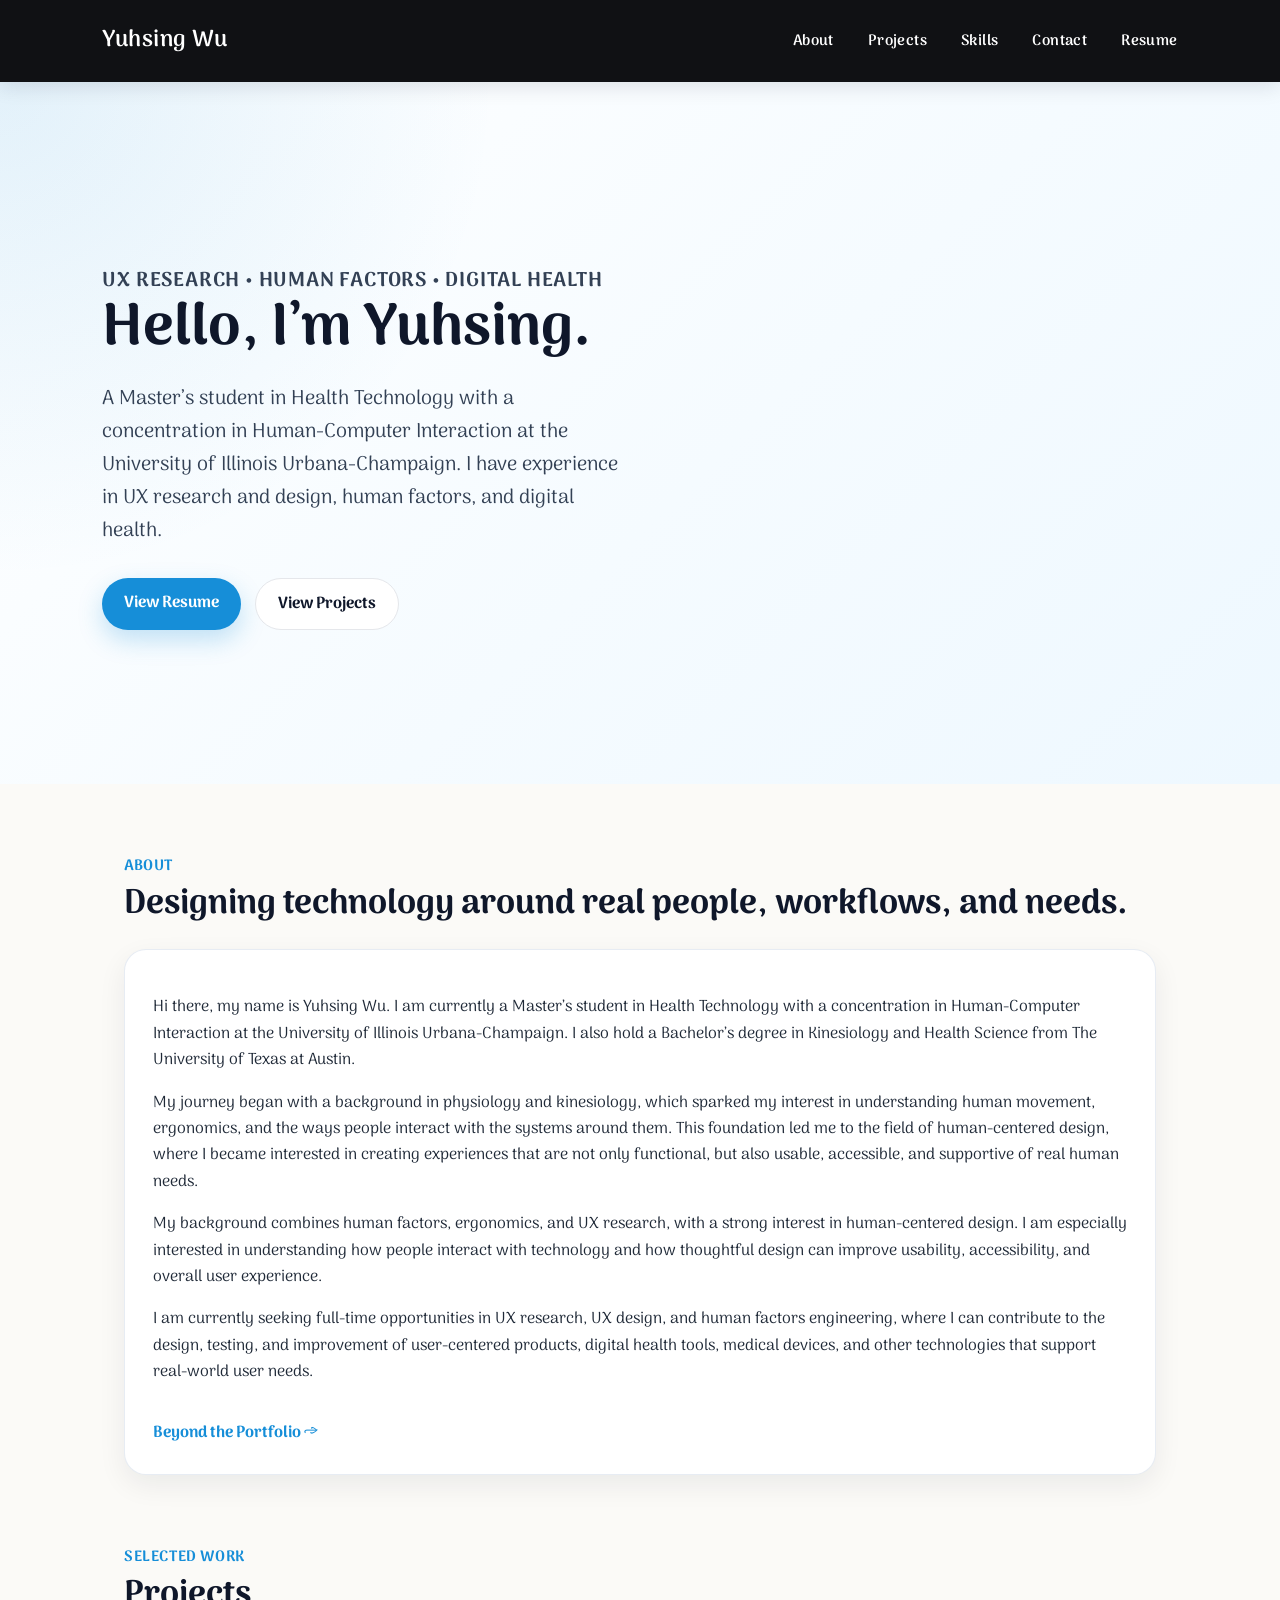
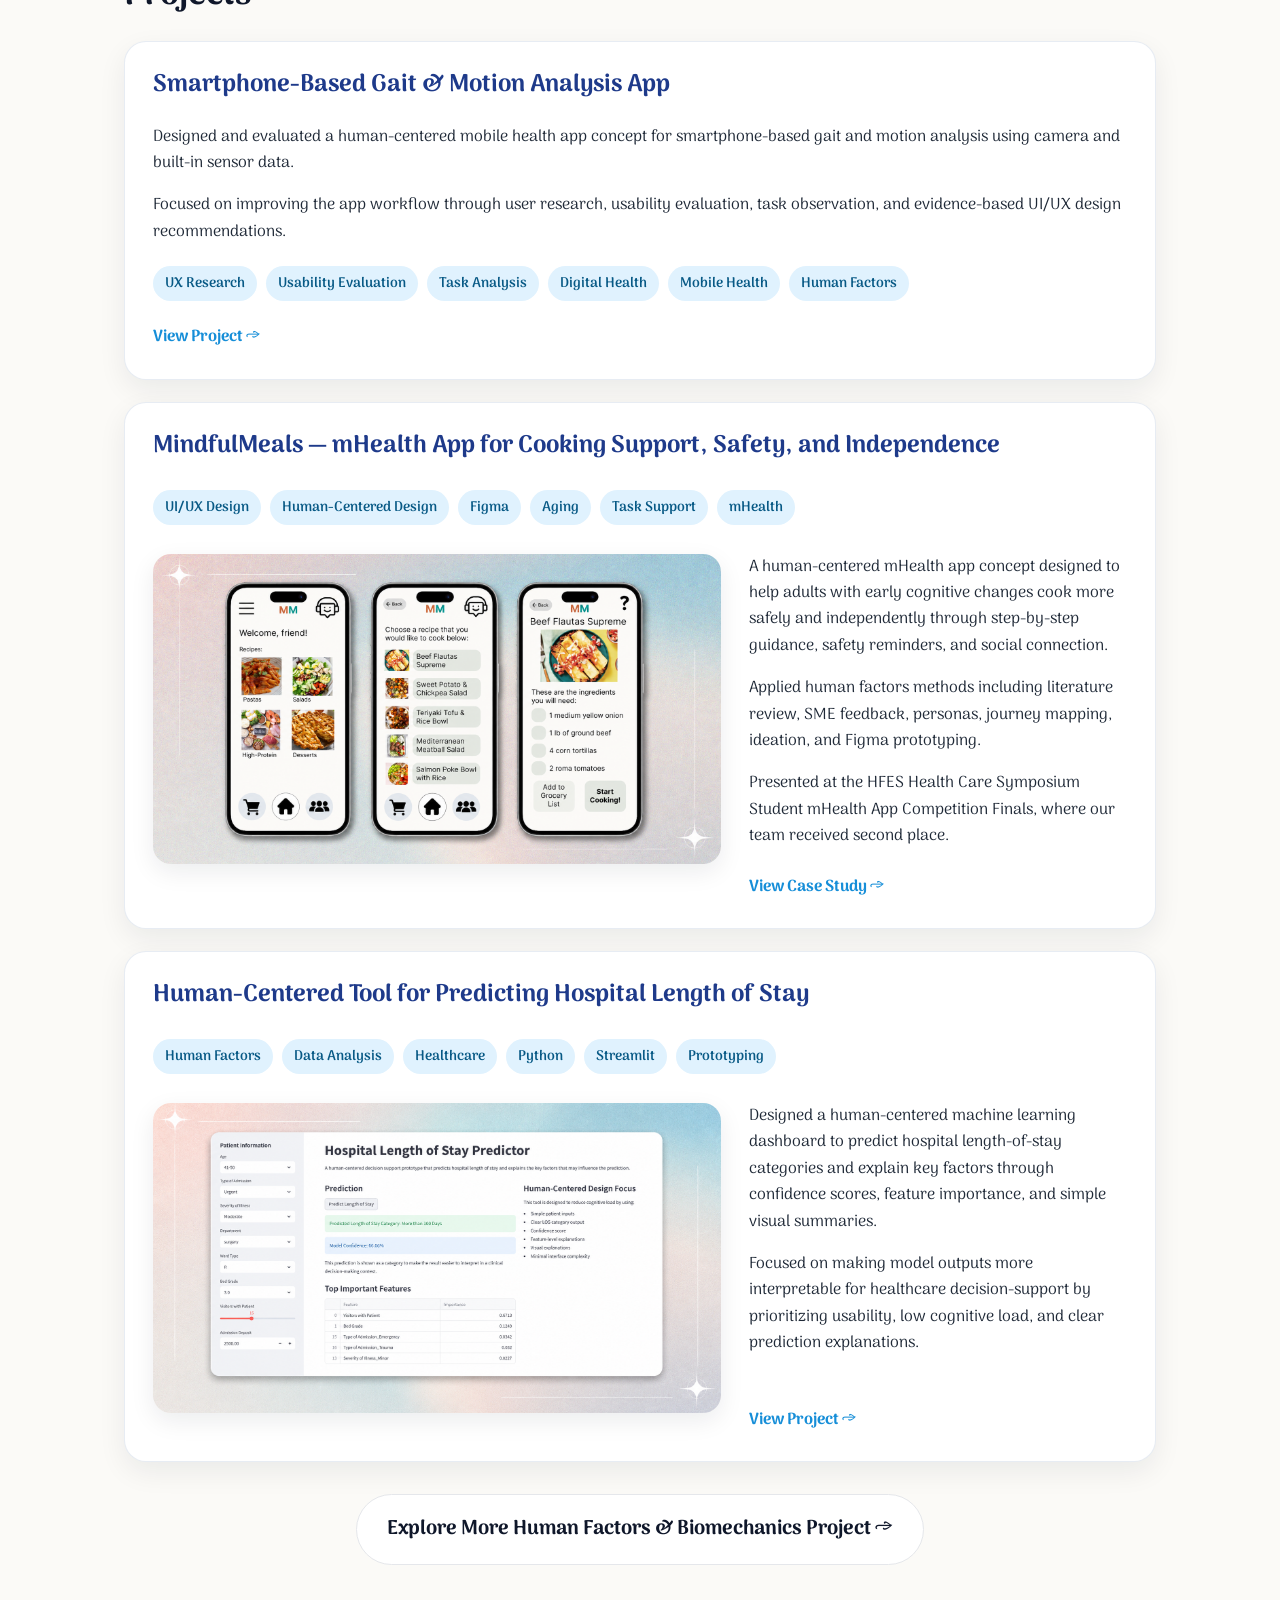
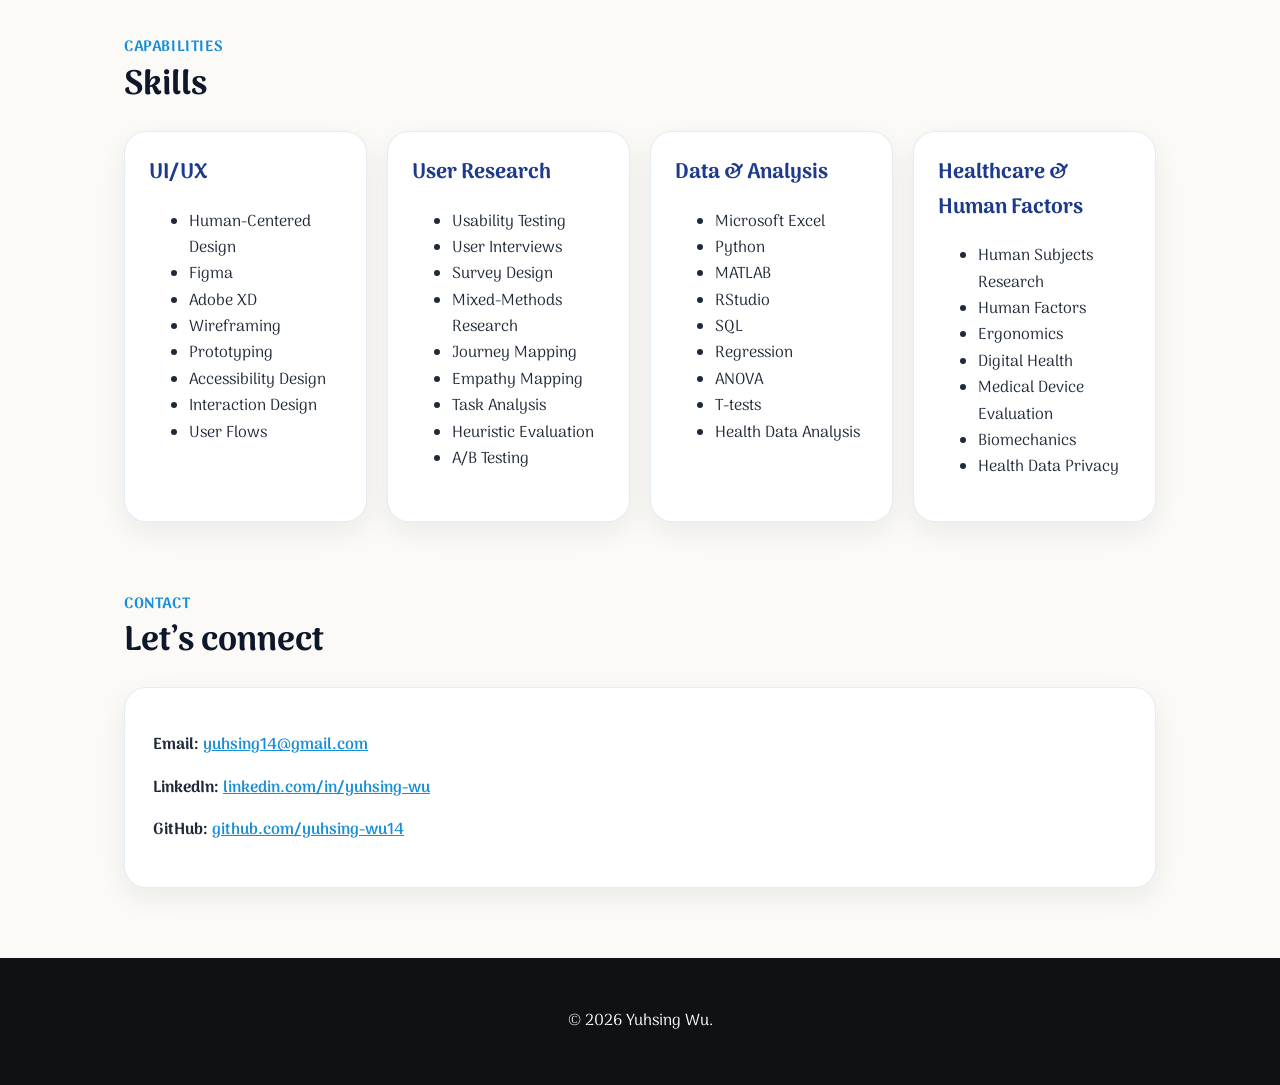
==== commit 444d9bc3: "Update index.html" ====
--- a/index.html
+++ b/index.html
@@ -33,27 +33,23 @@
     </div>
   </nav>
 
-  <header class="hero">
-    <div class="hero-text">
+  <header class="hero home-hero">
+    <div class="hero-text home-hero-text">
       <p class="eyebrow">UX Research • Human Factors • Digital Health</p>
-
+  
       <h1>Hello, I’m Yuhsing.</h1>
-
+  
       <p>
         A Master’s student in Health Technology with a concentration in
         Human-Computer Interaction at the University of Illinois Urbana-Champaign.
         I have experience in UX research and design, human factors, and digital
         health.
       </p>
-
+  
       <div class="hero-buttons">
         <a class="button" href="UX_yuhsing.pdf" target="_blank">View Resume</a>
         <a class="button secondary" href="#projects">View Projects</a>
       </div>
-    </div>
-
-    <div class="hero-image">
-      <img src="profile.JPG" alt="Photo of Yuhsing Wu" class="profile-photo" />
     </div>
   </header>
 
--- a/style.css
+++ b/style.css
@@ -1035,3 +1035,218 @@
     min-width: 760px;
   }
 }
+
+/* MindfulMeals process, sketches, user flow, and design decisions */
+
+.sketch-full-image {
+  margin: 2rem 0 2.5rem;
+  display: flex;
+  justify-content: center;
+}
+
+.sketch-full-image img {
+  width: min(100%, 720px);
+  border-radius: 18px;
+  border: 1px solid #e5e7eb;
+  background: #ffffff;
+  box-shadow: 0 18px 40px rgba(15, 23, 42, 0.08);
+}
+
+.sketch-ideation-grid {
+  display: grid;
+  gap: 1.5rem;
+  margin: 2rem 0 3rem;
+}
+
+.sketch-ideation-card {
+  display: grid;
+  grid-template-columns: minmax(220px, 0.8fr) 1.2fr;
+  gap: 2rem;
+  align-items: center;
+  padding: 1.5rem;
+  border: 1px solid #e5e7eb;
+  border-radius: 22px;
+  background: #ffffff;
+  box-shadow: 0 14px 34px rgba(15, 23, 42, 0.06);
+}
+
+.sketch-ideation-card img {
+  width: 100%;
+  max-height: 280px;
+  object-fit: contain;
+  border-radius: 16px;
+  background: #fafafa;
+}
+
+.sketch-label {
+  margin-bottom: 0.4rem;
+  color: #2f80ed;
+  font-size: 0.82rem;
+  font-weight: 700;
+  letter-spacing: 0.08em;
+  text-transform: uppercase;
+}
+
+.sketch-ideation-card h4,
+.design-decision-card h4 {
+  margin-bottom: 0.75rem;
+}
+
+/* New clearer user flow */
+
+.mindful-flow-sequence {
+  margin: 2rem 0 3rem;
+  padding: 2rem;
+  display: flex;
+  align-items: center;
+  gap: 0.9rem;
+  border-radius: 24px;
+  background: #f8fbff;
+  border: 1px solid #dbeafe;
+  overflow-x: auto;
+}
+
+.flow-sequence-step {
+  min-width: 170px;
+  display: grid;
+  gap: 0.75rem;
+  justify-items: center;
+  text-align: center;
+  flex-shrink: 0;
+}
+
+.flow-phase-label {
+  color: #64748b;
+  font-size: 0.74rem;
+  font-weight: 700;
+  letter-spacing: 0.08em;
+  text-transform: uppercase;
+  white-space: nowrap;
+}
+
+.flow-step-card {
+  width: 100%;
+  padding: 0.95rem 1rem;
+  border-radius: 999px;
+  background: #ffffff;
+  border: 1px solid #bfdbfe;
+  color: #1e3a8a;
+  font-weight: 700;
+  box-shadow: 0 10px 24px rgba(47, 128, 237, 0.08);
+  white-space: nowrap;
+}
+
+.flow-sequence-arrow {
+  color: #2f80ed;
+  font-size: 1.8rem;
+  font-weight: 800;
+  line-height: 1;
+  padding-top: 1.7rem;
+  flex-shrink: 0;
+}
+
+/* Design decisions */
+
+.design-decision-grid {
+  display: grid;
+  grid-template-columns: repeat(2, minmax(0, 1fr));
+  gap: 1.25rem;
+  margin: 2rem 0 3rem;
+}
+
+.design-decision-card {
+  padding: 1.5rem;
+  border-radius: 22px;
+  background: #ffffff;
+  border: 1px solid #e5e7eb;
+  box-shadow: 0 14px 34px rgba(15, 23, 42, 0.06);
+}
+
+.decision-number {
+  margin-bottom: 0.75rem;
+  color: #2f80ed;
+  font-size: 0.9rem;
+  font-weight: 800;
+  letter-spacing: 0.08em;
+}
+
+.project-links-list {
+  display: grid;
+  gap: 0.75rem;
+  margin-top: 1rem;
+}
+
+@media (max-width: 850px) {
+  .sketch-ideation-card {
+    grid-template-columns: 1fr;
+  }
+
+  .mindful-flow-sequence {
+    flex-direction: column;
+    align-items: stretch;
+  }
+
+  .flow-sequence-step {
+    width: 100%;
+  }
+
+  .flow-sequence-arrow {
+    padding-top: 0;
+    text-align: center;
+    transform: rotate(90deg);
+  }
+
+  .design-decision-grid {
+    grid-template-columns: 1fr;
+  }
+}
+
+/* MindfulMeals links and references */
+
+.project-links-list {
+  display: grid;
+  gap: 1.25rem;
+  margin-top: 1rem;
+}
+
+.primary-project-link {
+  display: inline-flex;
+  width: fit-content;
+  padding: 0.9rem 1.35rem;
+  border-radius: 999px;
+  background: #1e3a8a;
+  color: #ffffff;
+  font-weight: 800;
+  text-decoration: none;
+  box-shadow: 0 12px 28px rgba(30, 58, 138, 0.18);
+}
+
+.primary-project-link:hover {
+  transform: translateY(-1px);
+  box-shadow: 0 16px 34px rgba(30, 58, 138, 0.24);
+}
+
+.external-reference-links {
+  display: grid;
+  gap: 0.45rem;
+  font-size: 0.95rem;
+}
+
+.reference-list {
+  margin-top: 0.75rem;
+  padding-top: 1rem;
+  border-top: 1px solid #e5e7eb;
+  display: grid;
+  gap: 0.75rem;
+}
+
+.reference-list p {
+  margin: 0;
+  font-size: 0.88rem;
+  line-height: 1.55;
+  color: #475569;
+}
+
+.reference-list em {
+  color: #334155;
+}
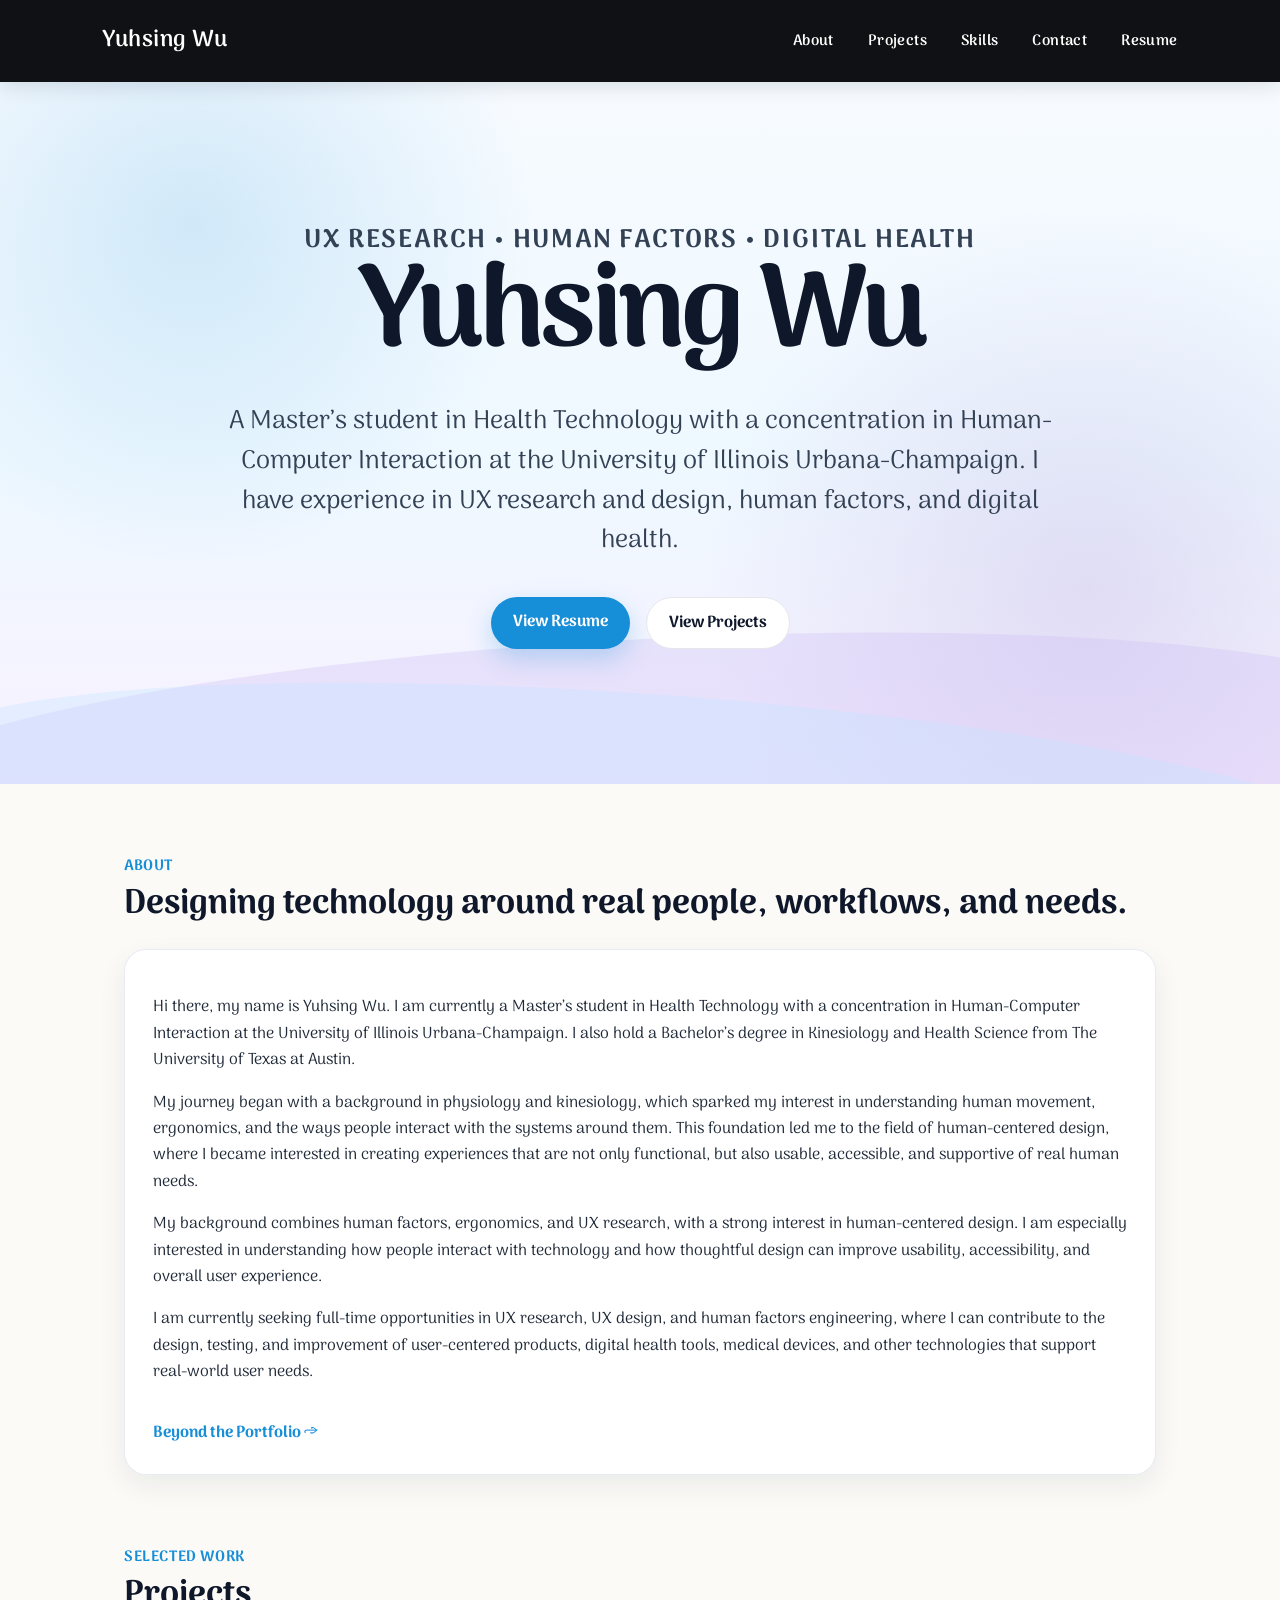
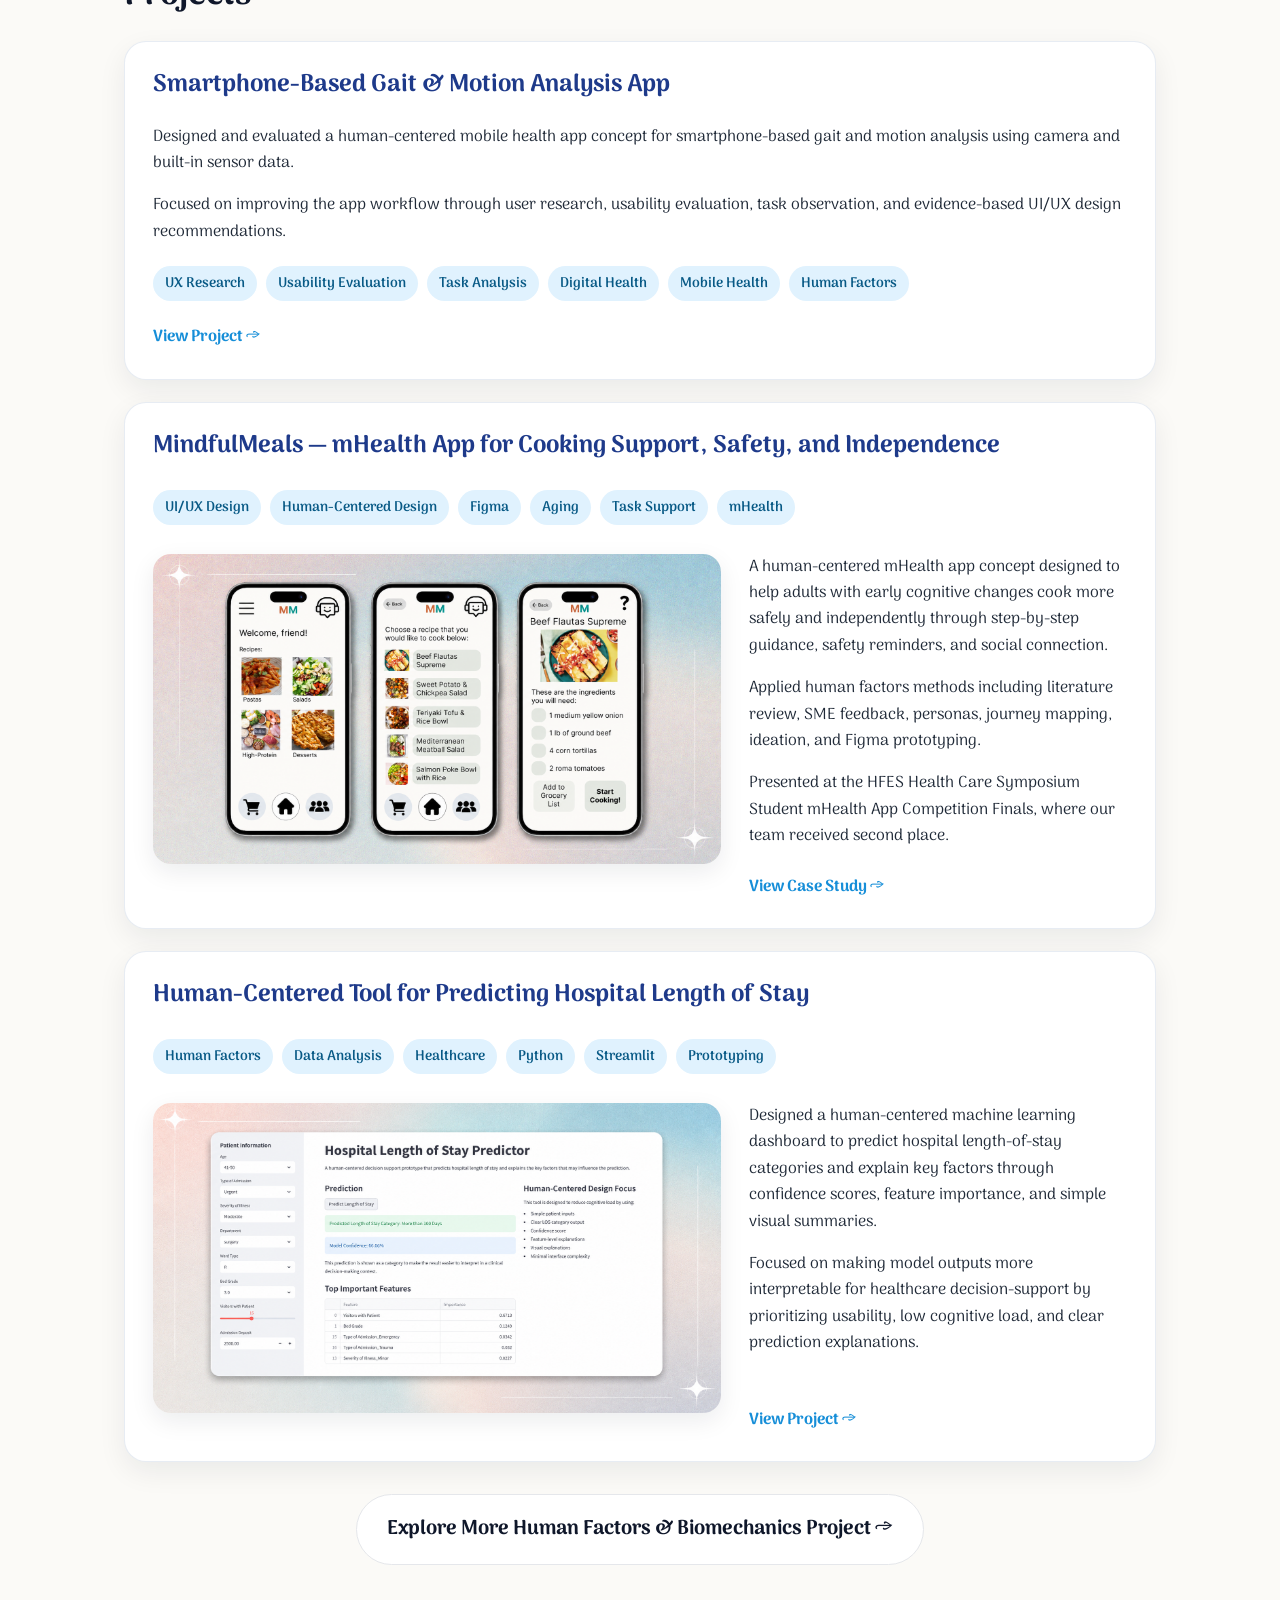
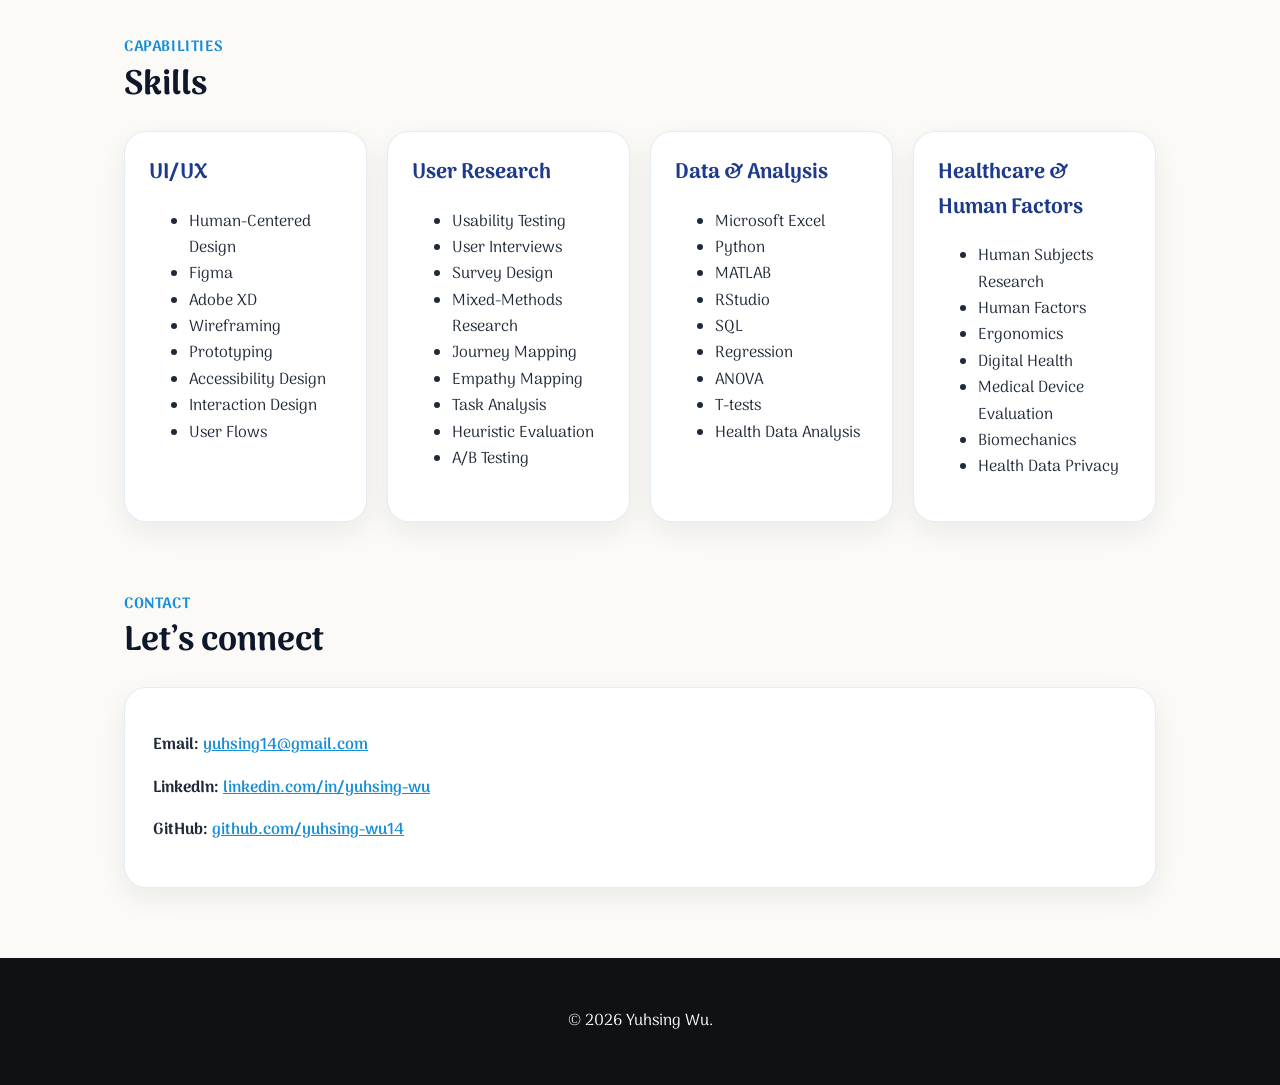
==== commit a4e45c01: "Update index.html" ====
--- a/index.html
+++ b/index.html
@@ -37,7 +37,7 @@
     <div class="hero-text home-hero-text">
       <p class="eyebrow">UX Research • Human Factors • Digital Health</p>
   
-      <h1>Hello, I’m Yuhsing.</h1>
+      <h1>Yuhsing Wu</h1>
   
       <p>
         A Master’s student in Health Technology with a concentration in
--- a/style.css
+++ b/style.css
@@ -60,48 +60,82 @@
 
 .hero {
   min-height: 78vh;
-  padding: 85px 8% 75px;
-  display: grid;
-  grid-template-columns: 1.05fr 0.95fr;
-  gap: 60px;
+  padding: 95px 8% 90px;
+  display: flex;
   align-items: center;
+  justify-content: center;
+  text-align: center;
   background:
-    radial-gradient(circle at top left, rgba(22, 142, 216, 0.12), transparent 34%),
-    linear-gradient(135deg, #ffffff 0%, #f5fbff 55%, #eef8ff 100%);
+    radial-gradient(circle at 15% 20%, rgba(22, 142, 216, 0.16), transparent 28%),
+    radial-gradient(circle at 85% 72%, rgba(177, 156, 217, 0.28), transparent 32%),
+    linear-gradient(180deg, #f7fbff 0%, #eef8ff 55%, #f8f1ff 100%);
+  position: relative;
+  overflow: hidden;
+}
+
+.hero::before {
+  content: "";
+  position: absolute;
+  width: 125%;
+  height: 260px;
+  left: -12%;
+  bottom: -115px;
+  background: rgba(205, 190, 242, 0.34);
+  border-radius: 50% 50% 0 0;
+  transform: rotate(-3deg);
+}
+
+.hero::after {
+  content: "";
+  position: absolute;
+  width: 115%;
+  height: 220px;
+  left: -7%;
+  bottom: -130px;
+  background: rgba(194, 226, 255, 0.36);
+  border-radius: 50% 50% 0 0;
+  transform: rotate(4deg);
 }
 
 .hero-text {
-  text-align: left;
+  max-width: 960px;
+  margin: 0 auto;
+  text-align: center;
+  position: relative;
+  z-index: 2;
 }
 
 .eyebrow {
-  color: var(--blue);
-  font-size: 16px;
-  font-weight: 700;
-  letter-spacing: 0.8px;
+  color: #20395c;
+  font-size: 17px;
+  font-weight: 800;
+  letter-spacing: 1.8px;
   text-transform: uppercase;
-  margin-bottom: 14px;
+  margin-bottom: 18px;
 }
 
 .hero h1 {
-  font-size: 58px;
-  line-height: 1.08;
-  margin: 0 0 22px;
+  font-size: clamp(4.6rem, 9vw, 8.2rem);
+  line-height: 0.95;
+  margin: 0 0 32px;
   color: var(--dark);
-  font-weight: 700;
+  font-weight: 800;
+  letter-spacing: -0.04em;
 }
 
 .hero p {
-  font-size: 20px;
-  max-width: 700px;
+  font-size: clamp(1.25rem, 2vw, 1.75rem);
+  max-width: 850px;
   color: #334155;
-  margin-bottom: 0;
+  margin: 0 auto;
+  line-height: 1.55;
 }
 
 .hero-buttons {
-  margin-top: 30px;
+  margin-top: 36px;
   display: flex;
-  gap: 14px;
+  justify-content: center;
+  gap: 16px;
   flex-wrap: wrap;
 }
 
@@ -672,39 +706,27 @@
   }
 
   .hero {
-    grid-template-columns: 1fr;
-    text-align: center;
-    padding: 60px 24px;
-  }
-
-  .hero-text {
-    text-align: center;
-  }
-
-  .hero h1 {
-    font-size: 42px;
-  }
-
-  .hero p {
-    font-size: 18px;
-    margin-left: auto;
-    margin-right: auto;
-  }
-
-  .hero-buttons {
-    justify-content: center;
-  }
-
-  .hero-image {
-    position: relative;
-    display: flex;
-    justify-content: center;
-  }
-
-  .profile-photo {
-    position: relative;
-    z-index: 1;
-  }
+  min-height: 70vh;
+  padding: 72px 24px 80px;
+}
+
+.hero-text {
+  text-align: center;
+}
+
+.hero h1 {
+  font-size: clamp(3.2rem, 16vw, 5.2rem);
+}
+
+.hero p {
+  font-size: 18px;
+  margin-left: auto;
+  margin-right: auto;
+}
+
+.hero-buttons {
+  justify-content: center;
+}
 
   section {
     margin: 55px auto;
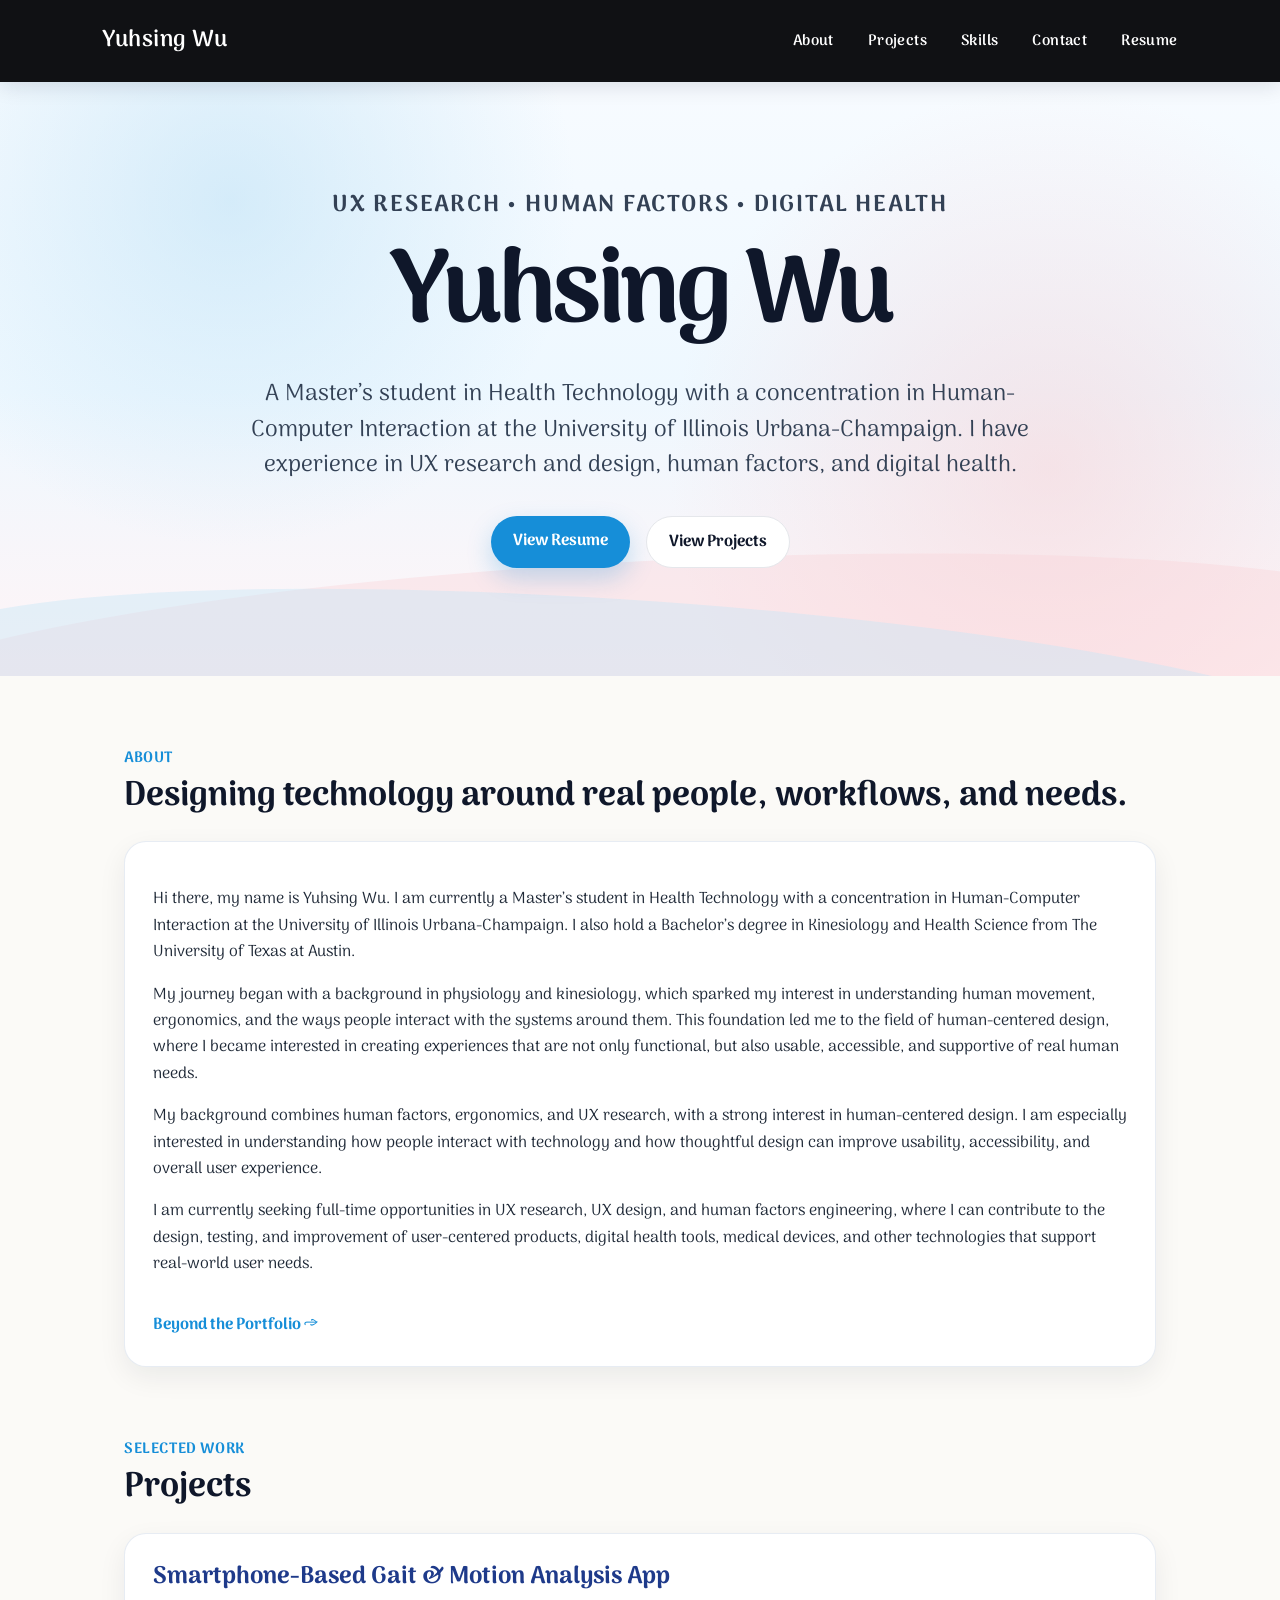
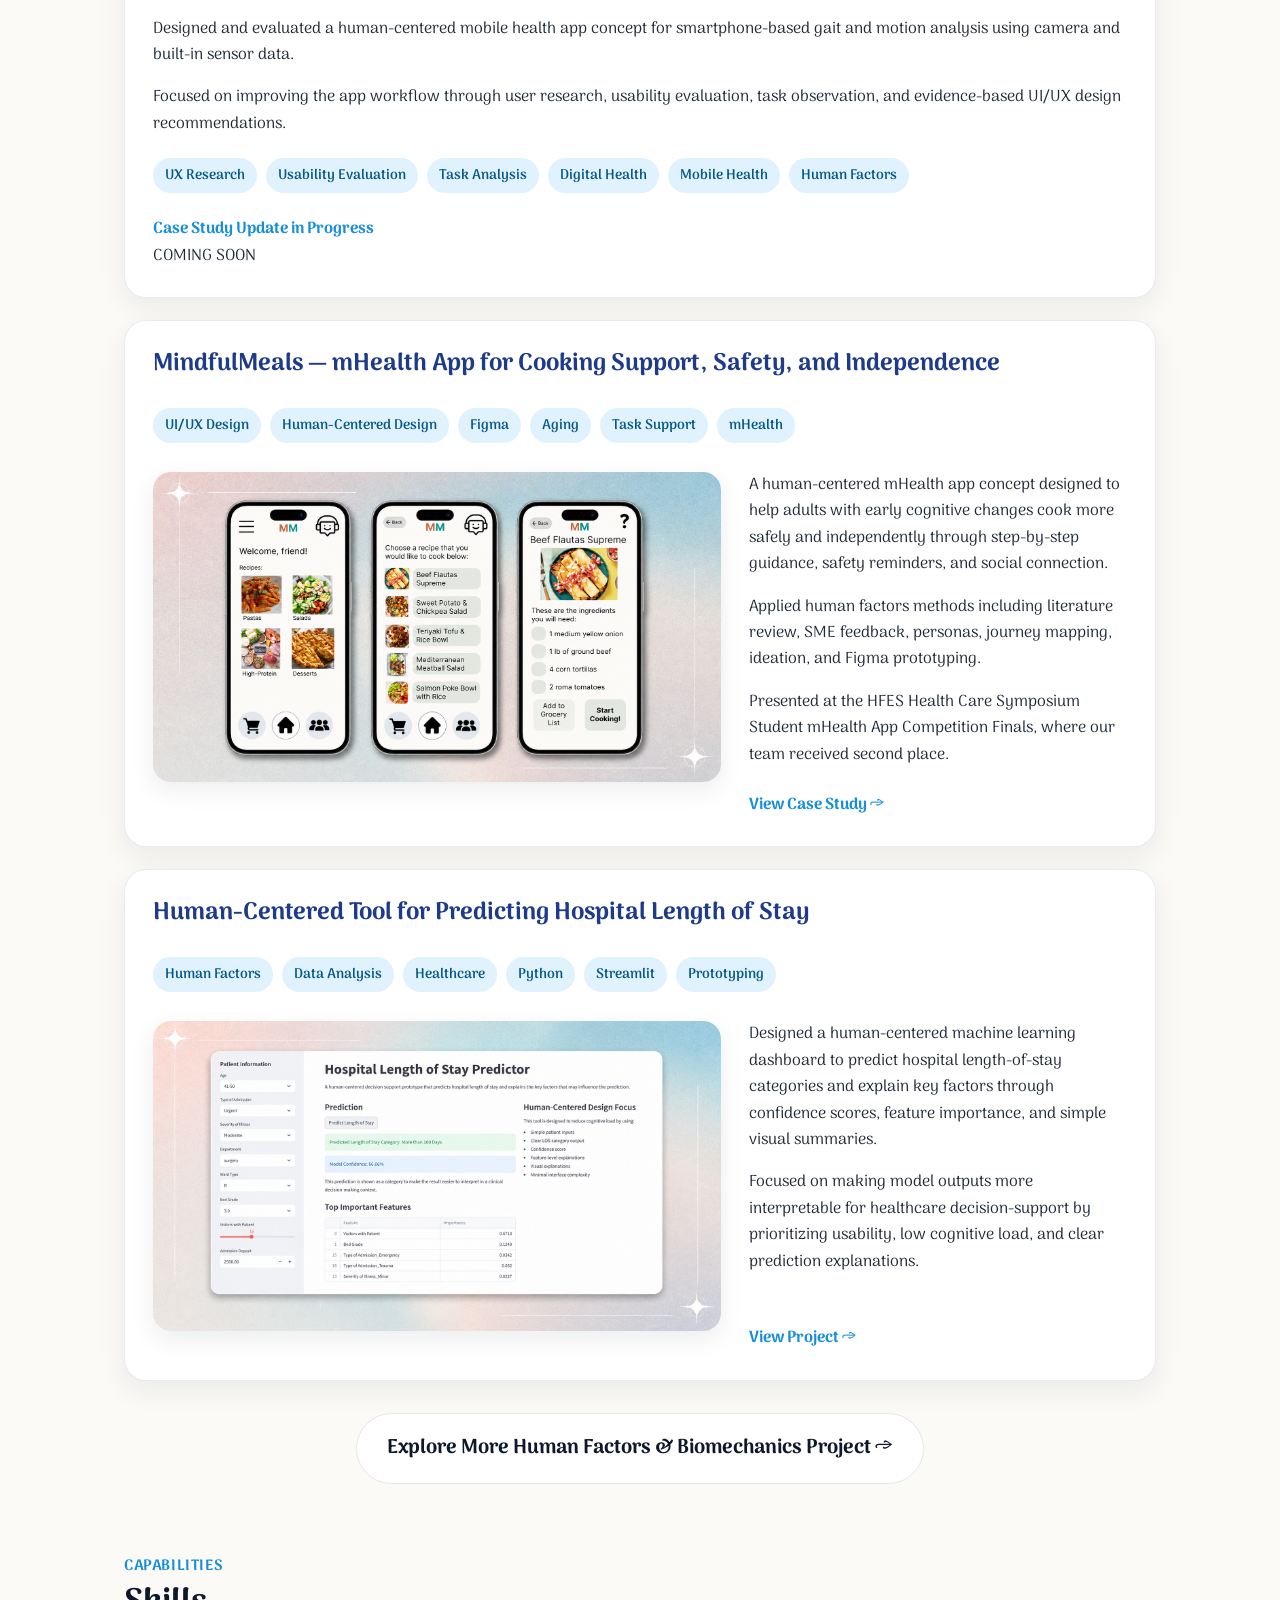
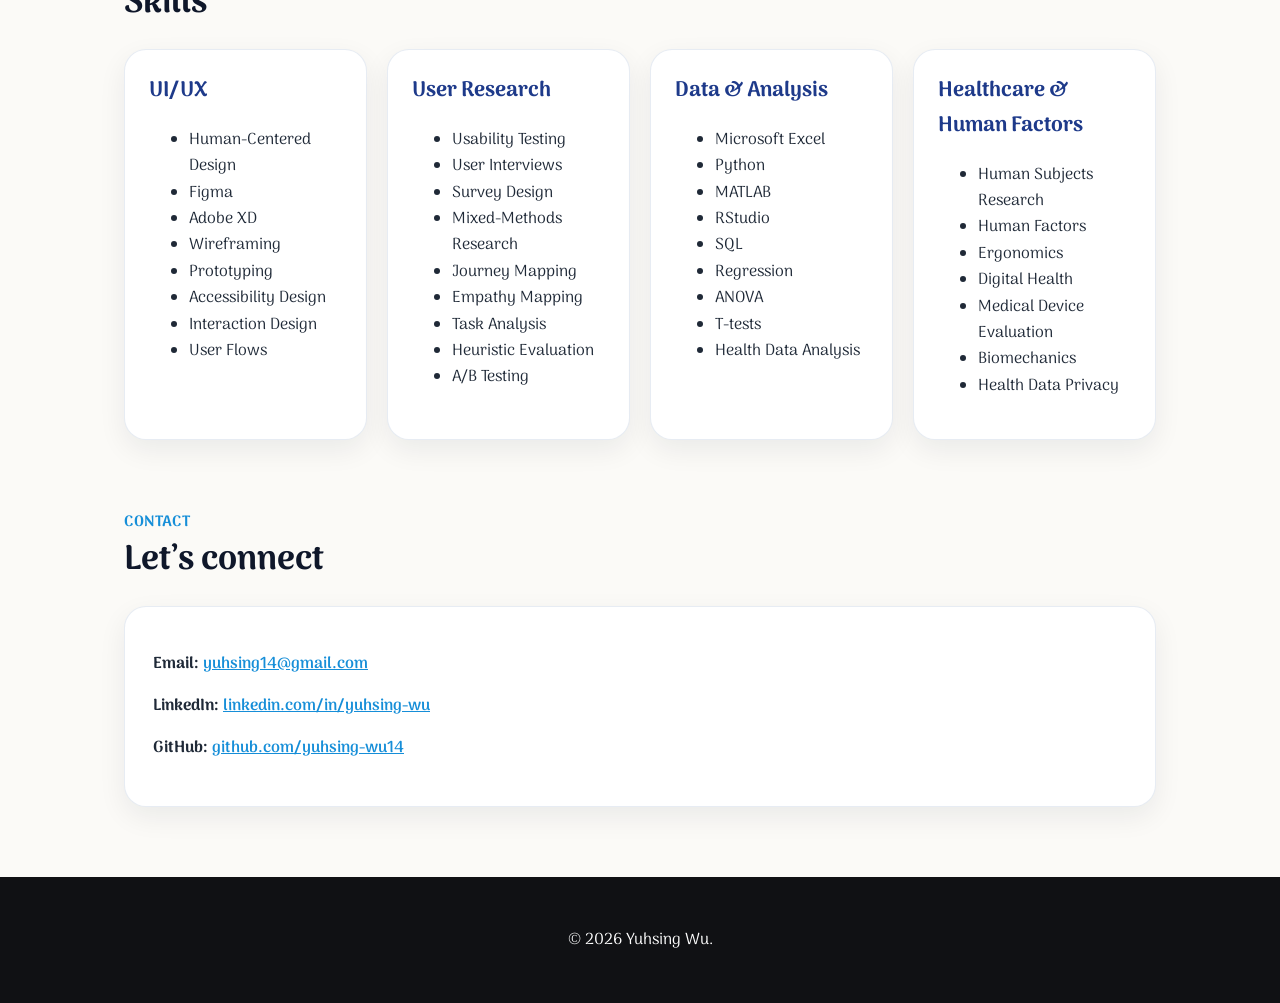
==== commit 7cd129ce: "Update index.html" ====
--- a/index.html
+++ b/index.html
@@ -97,7 +97,7 @@
       <p class="section-label">Selected Work</p>
       <h2>Projects</h2>
   
-        <div class="card project-card">
+        <div class="card project-card coming-soon-card">
           <h3>Smartphone-Based Gait & Motion Analysis App</h3>
     
       <p>
@@ -119,7 +119,10 @@
       <span class="tag">Human Factors</span>
     
       <br />
-      <a href="gait-motion.html" class="project-link">View Project →</a>
+      <span class="project-link coming-soon-link">Case Study Update in Progress</span>
+          <div class="coming-soon-overlay">
+      <div class="coming-soon-badge">COMING SOON</div>
+      </div>
     </div>
 
       <div class="card project-card">
--- a/style.css
+++ b/style.css
@@ -58,17 +58,18 @@
   color: var(--blue);
 }
 
+
 .hero {
-  min-height: 78vh;
-  padding: 95px 8% 90px;
+  min-height: 66vh;
+  padding: 68px 8% 70px;
   display: flex;
   align-items: center;
   justify-content: center;
   text-align: center;
   background:
-    radial-gradient(circle at 15% 20%, rgba(22, 142, 216, 0.16), transparent 28%),
-    radial-gradient(circle at 85% 72%, rgba(177, 156, 217, 0.28), transparent 32%),
-    linear-gradient(180deg, #f7fbff 0%, #eef8ff 55%, #f8f1ff 100%);
+    radial-gradient(circle at 18% 20%, rgba(187, 224, 245, 0.55), transparent 30%),
+    radial-gradient(circle at 82% 65%, rgba(247, 210, 214, 0.55), transparent 34%),
+    linear-gradient(180deg, #f7fbff 0%, #eef8ff 52%, #fff4f6 100%);
   position: relative;
   overflow: hidden;
 }
@@ -77,10 +78,10 @@
   content: "";
   position: absolute;
   width: 125%;
-  height: 260px;
+  height: 220px;
   left: -12%;
-  bottom: -115px;
-  background: rgba(205, 190, 242, 0.34);
+  bottom: -105px;
+  background: rgba(248, 211, 218, 0.42);
   border-radius: 50% 50% 0 0;
   transform: rotate(-3deg);
 }
@@ -89,10 +90,10 @@
   content: "";
   position: absolute;
   width: 115%;
-  height: 220px;
+  height: 200px;
   left: -7%;
-  bottom: -130px;
-  background: rgba(194, 226, 255, 0.36);
+  bottom: -125px;
+  background: rgba(196, 229, 246, 0.42);
   border-radius: 50% 50% 0 0;
   transform: rotate(4deg);
 }
@@ -111,28 +112,28 @@
   font-weight: 800;
   letter-spacing: 1.8px;
   text-transform: uppercase;
-  margin-bottom: 18px;
+  margin-bottom: 36px;
 }
 
 .hero h1 {
-  font-size: clamp(4.6rem, 9vw, 8.2rem);
-  line-height: 0.95;
-  margin: 0 0 32px;
+  font-size: clamp(4.2rem, 8vw, 7rem);
+  line-height: 1.05;
+  margin: 18px 0 28px;
   color: var(--dark);
   font-weight: 800;
   letter-spacing: -0.04em;
 }
 
 .hero p {
-  font-size: clamp(1.25rem, 2vw, 1.75rem);
-  max-width: 850px;
+  font-size: clamp(1.15rem, 1.8vw, 1.55rem);
+  max-width: 820px;
   color: #334155;
   margin: 0 auto;
   line-height: 1.55;
 }
 
 .hero-buttons {
-  margin-top: 36px;
+  margin-top: 32px;
   display: flex;
   justify-content: center;
   gap: 16px;
@@ -706,8 +707,8 @@
   }
 
   .hero {
-  min-height: 70vh;
-  padding: 72px 24px 80px;
+  min-height: 64vh;
+  padding: 64px 24px 72px;
 }
 
 .hero-text {
@@ -715,7 +716,7 @@
 }
 
 .hero h1 {
-  font-size: clamp(3.2rem, 16vw, 5.2rem);
+  font-size: clamp(3rem, 14vw, 4.8rem);
 }
 
 .hero p {
@@ -1272,3 +1273,421 @@
 .reference-list em {
   color: #334155;
 }
+
+.project-note {
+  margin-top: 0.25rem;
+  color: #475569;
+  font-size: 0.95rem;
+  line-height: 1.6;
+}
+
+/* MindfulMeals user needs and simplification section */
+
+.user-needs-grid {
+  display: grid;
+  grid-template-columns: repeat(2, minmax(0, 1fr));
+  gap: 1.25rem;
+  margin: 2rem 0 3rem;
+}
+
+.user-need-card {
+  padding: 1.5rem;
+  border-radius: 22px;
+  background: #ffffff;
+  border: 1px solid #e5e7eb;
+  box-shadow: 0 14px 34px rgba(15, 23, 42, 0.06);
+}
+
+.need-number {
+  margin-bottom: 0.75rem;
+  color: #2f80ed;
+  font-size: 0.9rem;
+  font-weight: 800;
+  letter-spacing: 0.08em;
+}
+
+.user-need-card h4 {
+  margin: 0 0 0.75rem;
+  color: #1e3a8a;
+  font-size: 1.15rem;
+  line-height: 1.3;
+}
+
+.user-need-card p:last-child {
+  margin-bottom: 0;
+}
+
+.simplify-comparison {
+  margin: 2rem 0 2.5rem;
+  padding: 1.5rem;
+  display: grid;
+  grid-template-columns: 1fr auto 1fr;
+  gap: 1.25rem;
+  align-items: center;
+  border-radius: 26px;
+  background: #f8fbff;
+  border: 1px solid #dbeafe;
+}
+
+.simplify-column {
+  height: 100%;
+  padding: 1.5rem;
+  border-radius: 22px;
+  background: #ffffff;
+  border: 1px solid #e5e7eb;
+  box-shadow: 0 12px 28px rgba(15, 23, 42, 0.05);
+}
+
+.simplify-label {
+  margin-bottom: 0.5rem;
+  color: #64748b;
+  font-size: 0.78rem;
+  font-weight: 800;
+  letter-spacing: 0.08em;
+  text-transform: uppercase;
+}
+
+.simplify-column h4 {
+  margin: 0 0 1rem;
+  color: #1e3a8a;
+  font-size: 1.2rem;
+  line-height: 1.3;
+}
+
+.simplify-column ul {
+  margin: 0;
+  padding-left: 1.25rem;
+}
+
+.simplify-column li {
+  margin-bottom: 0.55rem;
+  line-height: 1.5;
+}
+
+.simplify-arrow {
+  color: #2f80ed;
+  font-size: 2rem;
+  font-weight: 900;
+}
+
+.case-study-callout {
+  margin: 1.5rem 0 3rem;
+  padding: 1.25rem 1.5rem;
+  border-left: 5px solid #2f80ed;
+  border-radius: 18px;
+  background: linear-gradient(135deg, #eef8ff 0%, #ffffff 100%);
+  color: #1f2937;
+  line-height: 1.65;
+  box-shadow: 0 12px 28px rgba(15, 23, 42, 0.05);
+}
+
+.case-study-callout strong {
+  color: #1e3a8a;
+}
+
+@media (max-width: 850px) {
+  .user-needs-grid {
+    grid-template-columns: 1fr;
+  }
+
+  .simplify-comparison {
+    grid-template-columns: 1fr;
+  }
+
+  .simplify-arrow {
+    text-align: center;
+    transform: rotate(90deg);
+  }
+}
+
+/* MindfulMeals user needs and simplification section */
+
+.user-needs-grid {
+  display: grid;
+  grid-template-columns: repeat(2, minmax(0, 1fr));
+  gap: 1.25rem;
+  margin: 2rem 0 3rem;
+}
+
+.user-need-card {
+  padding: 1.5rem;
+  border-radius: 22px;
+  background: #ffffff;
+  border: 1px solid #e5e7eb;
+  box-shadow: 0 14px 34px rgba(15, 23, 42, 0.06);
+}
+
+.need-number {
+  margin-bottom: 0.75rem;
+  color: #2f80ed;
+  font-size: 0.9rem;
+  font-weight: 800;
+  letter-spacing: 0.08em;
+}
+
+.user-need-card h4 {
+  margin: 0 0 0.75rem;
+  color: #1e3a8a;
+  font-size: 1.15rem;
+  line-height: 1.3;
+}
+
+.user-need-card p:last-child {
+  margin-bottom: 0;
+}
+
+.simplify-comparison {
+  margin: 2rem 0 2.5rem;
+  padding: 1.5rem;
+  display: grid;
+  grid-template-columns: 1fr auto 1fr;
+  gap: 1.25rem;
+  align-items: center;
+  border-radius: 26px;
+  background: #f8fbff;
+  border: 1px solid #dbeafe;
+}
+
+.simplify-column {
+  height: 100%;
+  padding: 1.5rem;
+  border-radius: 22px;
+  background: #ffffff;
+  border: 1px solid #e5e7eb;
+  box-shadow: 0 12px 28px rgba(15, 23, 42, 0.05);
+}
+
+.simplify-label {
+  margin-bottom: 0.5rem;
+  color: #64748b;
+  font-size: 0.78rem;
+  font-weight: 800;
+  letter-spacing: 0.08em;
+  text-transform: uppercase;
+}
+
+.simplify-column h4 {
+  margin: 0 0 1rem;
+  color: #1e3a8a;
+  font-size: 1.2rem;
+  line-height: 1.3;
+}
+
+.simplify-column ul {
+  margin: 0;
+  padding-left: 1.25rem;
+}
+
+.simplify-column li {
+  margin-bottom: 0.55rem;
+  line-height: 1.5;
+}
+
+.simplify-arrow {
+  color: #2f80ed;
+  font-size: 2rem;
+  font-weight: 900;
+}
+
+.case-study-callout {
+  margin: 1.5rem 0 3rem;
+  padding: 1.25rem 1.5rem;
+  border-left: 5px solid #2f80ed;
+  border-radius: 18px;
+  background: linear-gradient(135deg, #eef8ff 0%, #ffffff 100%);
+  color: #1f2937;
+  line-height: 1.65;
+  box-shadow: 0 12px 28px rgba(15, 23, 42, 0.05);
+}
+
+.case-study-callout strong {
+  color: #1e3a8a;
+}
+
+/* MindfulMeals visual case study sections */
+
+.design-question-callout {
+  margin-top: 0.5rem;
+  margin-bottom: 1.75rem;
+}
+
+.method-flow-grid {
+  display: grid;
+  grid-template-columns: repeat(5, minmax(170px, 1fr));
+  gap: 1rem;
+  margin: 2rem 0 3rem;
+  overflow-x: auto;
+  padding-bottom: 0.5rem;
+}
+
+.method-flow-card {
+  min-width: 170px;
+  padding: 1.25rem;
+  border-radius: 22px;
+  background: #ffffff;
+  border: 1px solid #dbeafe;
+  box-shadow: 0 12px 28px rgba(15, 23, 42, 0.05);
+}
+
+.method-step-number {
+  margin-bottom: 0.6rem;
+  color: #2f80ed;
+  font-size: 0.85rem;
+  font-weight: 800;
+  letter-spacing: 0.08em;
+}
+
+.method-flow-card h4 {
+  margin: 0 0 0.65rem;
+  color: #1e3a8a;
+  font-size: 1.05rem;
+}
+
+.method-flow-card p:last-child {
+  margin-bottom: 0;
+  font-size: 0.95rem;
+  line-height: 1.55;
+}
+
+.case-study-banner {
+  margin: 3rem 0 2rem;
+  padding: 2rem;
+  border-radius: 26px;
+  background:
+    linear-gradient(135deg, rgba(224, 242, 254, 0.9), rgba(255, 255, 255, 0.95));
+  border: 1px solid #dbeafe;
+  box-shadow: 0 14px 34px rgba(15, 23, 42, 0.06);
+}
+
+.case-study-banner .banner-label {
+  margin-bottom: 0.5rem;
+  color: #2f80ed;
+  font-size: 0.82rem;
+  font-weight: 800;
+  letter-spacing: 0.08em;
+  text-transform: uppercase;
+}
+
+.case-study-banner h3 {
+  margin: 0 0 0.5rem;
+  color: #1e3a8a;
+}
+
+.case-study-banner p:last-child {
+  margin-bottom: 0;
+}
+
+.impact-card-grid {
+  display: grid;
+  grid-template-columns: repeat(3, minmax(0, 1fr));
+  gap: 1.25rem;
+  margin: 2rem 0 2.5rem;
+}
+
+.impact-card,
+.reflection-card {
+  padding: 1.5rem;
+  border-radius: 22px;
+  background: #ffffff;
+  border: 1px solid #e5e7eb;
+  box-shadow: 0 14px 34px rgba(15, 23, 42, 0.06);
+}
+
+.impact-card h4,
+.reflection-card h4 {
+  margin: 0 0 0.75rem;
+  color: #1e3a8a;
+  font-size: 1.15rem;
+}
+
+.impact-card p,
+.reflection-card p {
+  margin-bottom: 0;
+}
+
+.reflection-next-grid {
+  display: grid;
+  grid-template-columns: 0.9fr 1.1fr;
+  gap: 1.25rem;
+  margin: 2rem 0 3rem;
+}
+
+.reflection-card ul {
+  margin: 0;
+  padding-left: 1.25rem;
+}
+
+.reflection-card li {
+  margin-bottom: 0.55rem;
+  line-height: 1.55;
+}
+
+@media (max-width: 850px) {
+  .user-needs-grid {
+    grid-template-columns: 1fr;
+  }
+
+  .simplify-comparison {
+    grid-template-columns: 1fr;
+  }
+
+  .simplify-arrow {
+    text-align: center;
+    transform: rotate(90deg);
+  }
+}
+
+@media (max-width: 900px) {
+  .method-flow-grid {
+    grid-template-columns: 1fr;
+    overflow-x: visible;
+  }
+
+  .impact-card-grid,
+  .reflection-next-grid {
+    grid-template-columns: 1fr;
+  }
+}
+
+.design-decision-card h4 {
+  color: #1e3a8a;
+}
+
+.role-card {
+  margin: 1.25rem 0 2.5rem;
+  padding: 1.5rem;
+  border-radius: 22px;
+  background: #ffffff;
+  border: 1px solid #e5e7eb;
+  box-shadow: 0 14px 34px rgba(15, 23, 42, 0.06);
+}
+
+.role-card p {
+  margin-bottom: 1rem;
+}
+
+.role-card ul {
+  margin: 0;
+  padding-left: 1.25rem;
+}
+
+.role-card li {
+  margin-bottom: 0.65rem;
+  line-height: 1.6;
+}
+
+.role-card li:last-child {
+  margin-bottom: 0;
+}
+
+/* LOS 2x2 */
+
+.los-impact-grid {
+  grid-template-columns: repeat(2, minmax(0, 1fr));
+}
+
+@media (max-width: 850px) {
+  .los-impact-grid {
+    grid-template-columns: 1fr;
+  }
+}
